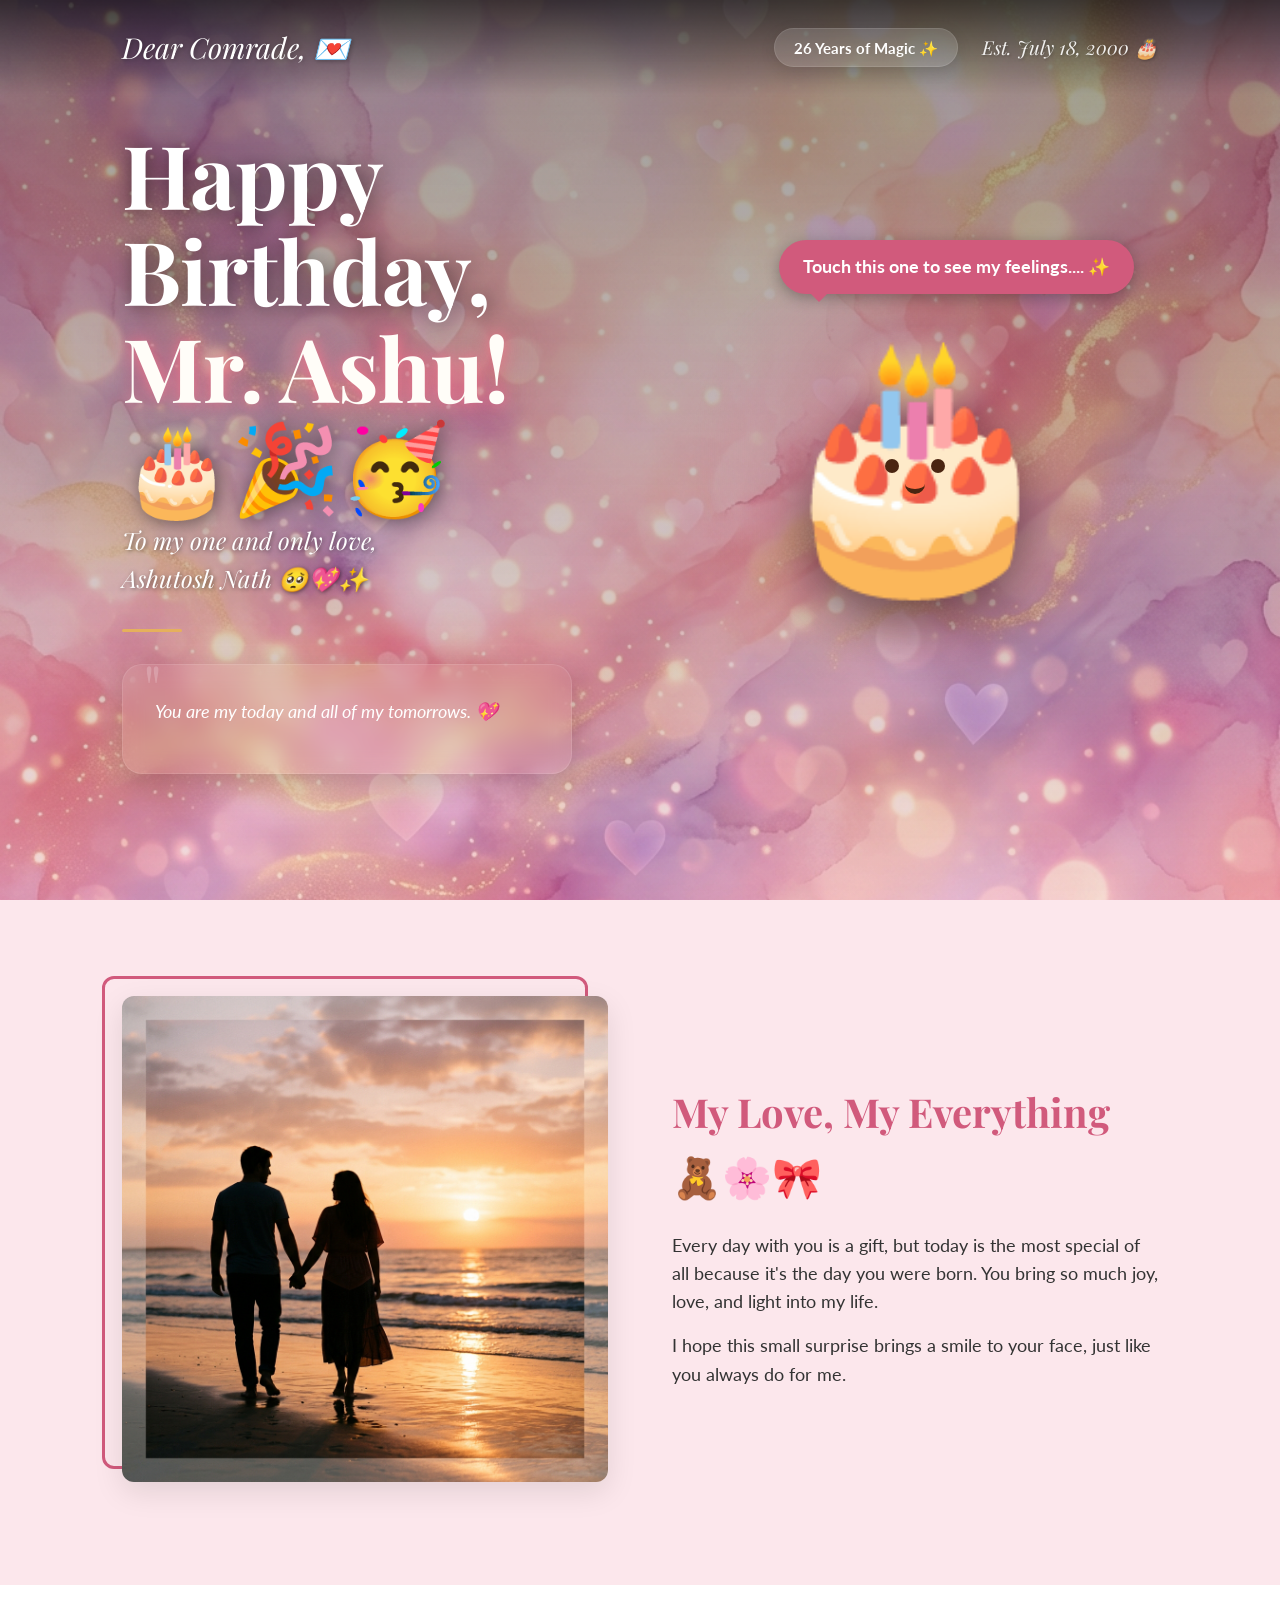
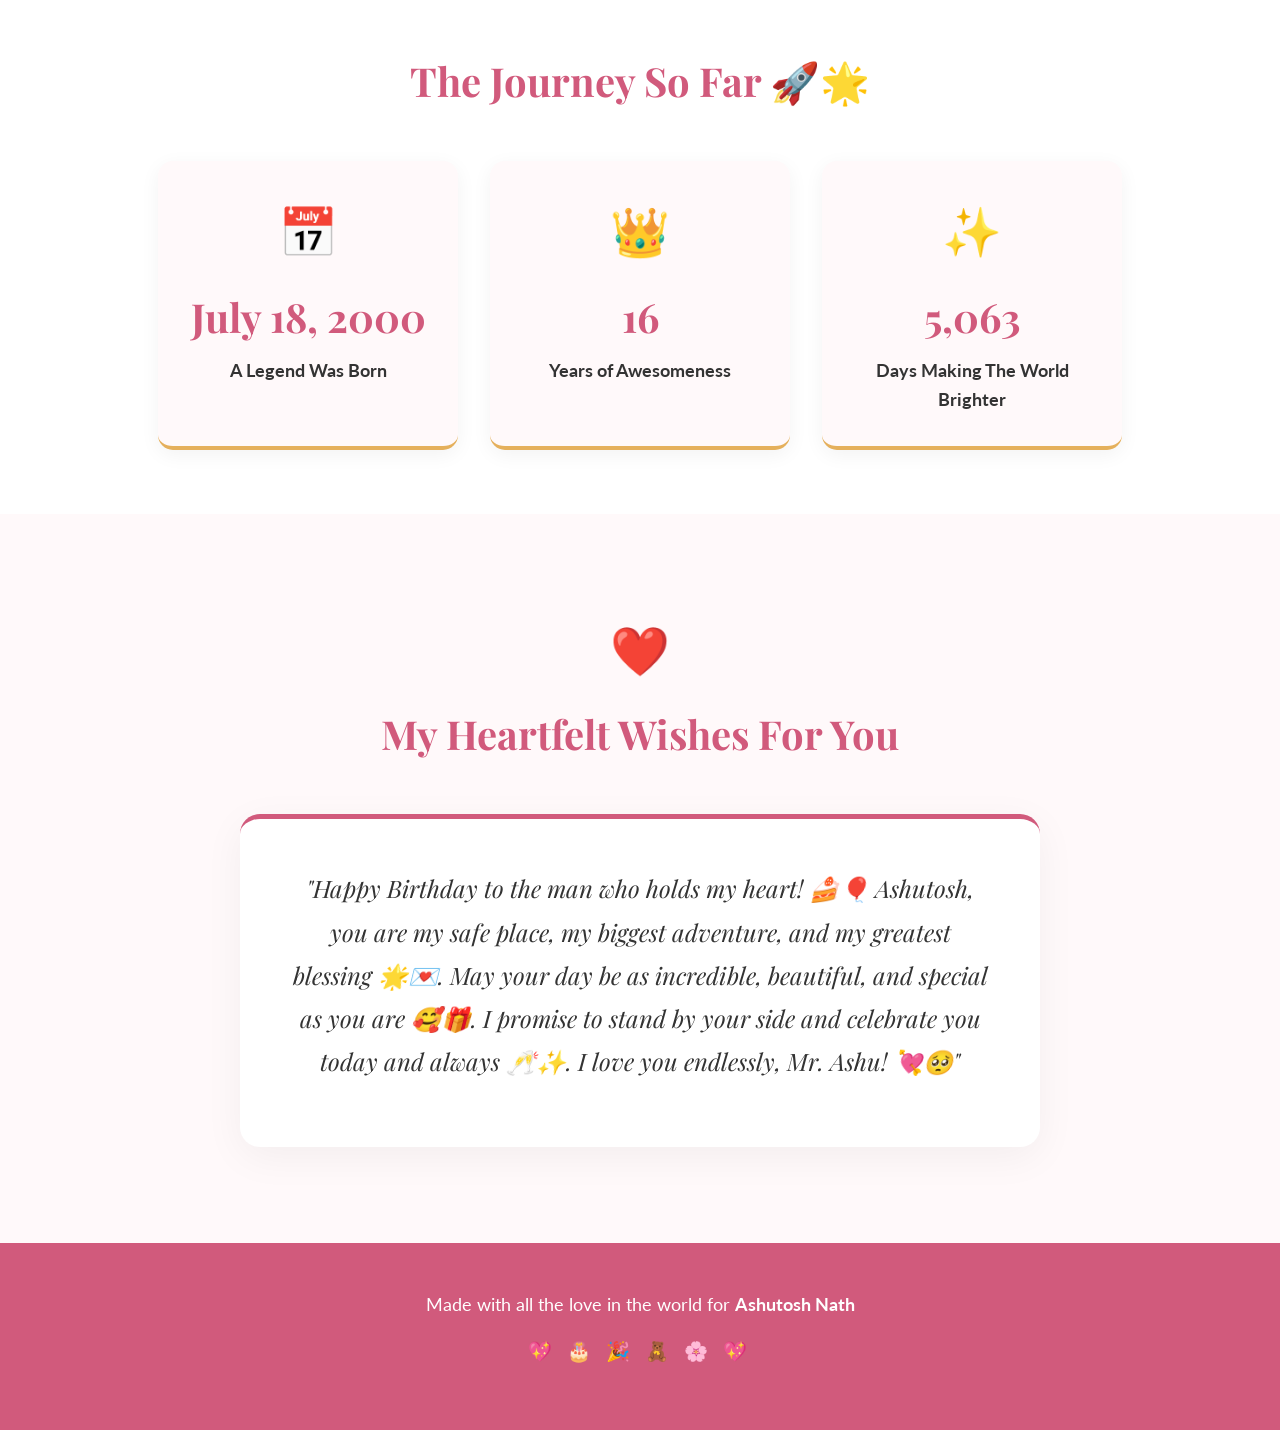
==== index.html @ 2594e4e8 "Initial commit of birthday website" ====
<!DOCTYPE html>
<html lang="en">
<head>
    <meta charset="UTF-8">
    <meta name="viewport" content="width=device-width, initial-scale=1.0">
    <title>Happy Birthday Mr. Ashu!</title>
    <link rel="stylesheet" href="style.css">
    <link href="https://fonts.googleapis.com/css2?family=Playfair+Display:ital,wght@0,400;0,700;1,400&family=Lato:wght@300;400;700&family=Caveat:wght@500;700&display=swap" rel="stylesheet">
</head>
<body>

    <!-- Hero Section -->
    <header class="hero">
        <div class="hero-overlay"></div>
        
        <!-- Top Navigation -->
        <nav class="top-nav">
            <div class="container nav-container">
                <div class="nav-brand">Dear Comrade, 💌</div>
                <ul class="nav-links">
                    <li><span class="nav-badge">26 Years of Magic ✨</span></li>
                    <li><span class="nav-text">Est. July 18, 2000 🎂</span></li>
                </ul>
            </div>
        </nav>

        <!-- Floating elements in background -->
        <div class="floating-hearts">
            <div class="heart" style="--delay: 0s; --left: 10%;">💖</div>
            <div class="heart" style="--delay: 2s; --left: 30%;">✨</div>
            <div class="heart" style="--delay: 4s; --left: 50%;">🧸</div>
            <div class="heart" style="--delay: 1s; --left: 70%;">🎂</div>
            <div class="heart" style="--delay: 3s; --left: 90%;">🌸</div>
        </div>

        <div class="hero-container container">
            <div class="hero-content glass-card slide-in-left">
                <h1 class="fade-in-up glow-text">Happy Birthday,<br><span class="highlight">Mr. Ashu!</span> 🎂🎉🥳</h1>
                <p class="subtitle fade-in-up delay-1">To my one and only love, <br>Ashutosh Nath 🥺💖✨</p>
                <div class="hero-divider fade-in-up delay-2"></div>
                
                <!-- Rotating Birthday Quotes -->
                <div class="quote-container fade-in-up delay-2">
                    <div class="quote-mark">"</div>
                    <div class="quotes-slider">
                        <p class="quote active">You are my today and all of my tomorrows. 💖</p>
                        <p class="quote">Every moment with you is a pure blessing. ✨</p>
                        <p class="quote">26 years of you making the world brighter! 🌍</p>
                        <p class="quote">Happy Birthday to my favorite person ever. 🥺</p>
                    </div>
                </div>
            </div>
            
            <div class="hero-image-wrapper slide-in-right">
                <div class="notification-badge">Touch this one to see my feelings.... ✨</div>
                <div class="hero-cake cartoon-style" id="interactive-cake">
                    <span style="font-size: 15rem; filter: drop-shadow(0 20px 30px rgba(0,0,0,0.5)); display: block; line-height: 1; text-align: center; position: relative;">
                        🎂
                        <!-- Cute Face Overlay -->
                        <div class="cake-face">
                            <div class="eye left-eye"></div>
                            <div class="eye right-eye"></div>
                            <div class="mouth"></div>
                            <div class="kiss-heart">😘</div>
                        </div>
                    </span>
                </div>
                <div class="cake-glow"></div>
            </div>
        </div>
    </header>

    <!-- About/Memories Section -->
    <section class="memories-section">
        <div class="container">
            <div class="split-layout">
                <div class="image-container slide-in-left">
                    <!-- Replace couple.jpg with your real photo -->
                    <img src="images/couple.jpg" alt="Our beautiful moment together" class="couple-photo">
                    <div class="photo-frame-decor"></div>
                </div>
                <div class="text-container slide-in-right">
                    <h2>My Love, My Everything 🧸🌸🎀</h2>
                    <p>Every day with you is a gift, but today is the most special of all because it's the day you were born. You bring so much joy, love, and light into my life.</p>
                    <p>I hope this small surprise brings a smile to your face, just like you always do for me.</p>
                </div>
            </div>
        </div>
    </section>

    <!-- Fun Facts Section -->
    <section class="stats-section">
        <div class="container text-center">
            <h2 class="section-title fade-in-up">The Journey So Far 🚀🌟</h2>
            <div class="stats-grid">
                <div class="stat-card slide-in-left">
                    <div class="stat-icon">📅</div>
                    <div class="stat-value">July 18, 2000</div>
                    <div class="stat-label">A Legend Was Born</div>
                </div>
                <div class="stat-card fade-in-up delay-1">
                    <div class="stat-icon">👑</div>
                    <div class="stat-value" id="age-counter">0</div>
                    <div class="stat-label">Years of Awesomeness</div>
                </div>
                <div class="stat-card slide-in-right">
                    <div class="stat-icon">✨</div>
                    <div class="stat-value" id="days-counter">0</div>
                    <div class="stat-label">Days Making The World Brighter</div>
                </div>
            </div>
        </div>
    </section>

    <!-- Wishes Section -->
    <section id="message" class="wishes-section">
        <div class="container text-center">
            <h2 class="heart-icon">❤️</h2>
            <h2 class="wishes-title">My Heartfelt Wishes For You</h2>
            <div class="wish-card">
                <p class="wish-text">
                    "Happy Birthday to the man who holds my heart! 🍰🎈 Ashutosh, you are my safe place, my biggest adventure, and my greatest blessing 🌟💌. May your day be as incredible, beautiful, and special as you are 🥰🎁. I promise to stand by your side and celebrate you today and always 🥂✨. I love you endlessly, Mr. Ashu! 💘🥺"
                </p>
            </div>
        </div>
    </section>

    <!-- Footer -->
    <footer class="site-footer">
        <div class="container text-center">
            <p>Made with all the love in the world for <strong>Ashutosh Nath</strong></p>
            <p class="footer-hearts">💖 🎂 🎉 🧸 🌸 💖</p>
        </div>
    </footer>

    <!-- Letter Modal -->
    <div id="letter-modal" class="modal-overlay hidden">
        <div class="rose-petals-container" id="petals-container"></div>
        <div class="letter-card small-card">
            <button class="close-btn" id="close-modal">&times;</button>
            <div class="letter-content text-center">
                <h3 class="handwritten highlight-question">Will you be my valentine forever? 🥺💖💍🌸</h3>
                <div class="buttons-container">
                    <button id="btn-yes" class="val-btn yes-btn">YES! 🥰</button>
                    <button id="btn-no" class="val-btn no-btn">NO 😒</button>
                </div>
            </div>
        </div>
        <!-- Floating message for NO button hover -->
        <div id="floating-msg" class="floating-msg hidden">
            whyyyy whyyyy???? choose yes onlyyy..... 😭😡
        </div>
    </div>

    <script src="script.js"></script>
</body>
</html>
---- style.css ----
/* Variables & Reset */
:root {
    --primary-color: #d15a7c;
    --secondary-color: #fce7ec;
    --accent-color: #e5b05c;
    --text-color: #333333;
    --light-text: #ffffff;
    --bg-color: #fff9fa;
    --font-heading: 'Playfair Display', serif;
    --font-body: 'Lato', sans-serif;
}

* {
    margin: 0;
    padding: 0;
    box-sizing: border-box;
    scroll-behavior: smooth;
}

body {
    font-family: var(--font-body);
    color: var(--text-color);
    background-color: var(--bg-color);
    line-height: 1.6;
    overflow-x: hidden;
}

/* Typography */
h1, h2, h3 {
    font-family: var(--font-heading);
    font-weight: 700;
}

p {
    margin-bottom: 1rem;
    font-size: 1.1rem;
}

.text-center {
    text-align: center;
}

/* Container */
.container {
    max-width: 1100px;
    margin: 0 auto;
    padding: 0 2rem;
}

/* Hero Section */
.hero {
    position: relative;
    height: 100vh;
    min-height: 600px;
    background-image: url('images/hero.jpg');
    background-size: cover;
    background-position: center;
    display: flex;
    align-items: center;
    color: var(--light-text);
    overflow: hidden;
}

.hero-overlay {
    position: absolute;
    top: 0; left: 0; right: 0; bottom: 0;
    background: linear-gradient(to bottom, rgba(0,0,0,0.4) 0%, rgba(209, 90, 124, 0.2) 100%);
    z-index: 1;
}

/* Top Navigation */
.top-nav {
    position: absolute;
    top: 0;
    left: 0;
    width: 100%;
    padding: 1.5rem 0;
    background: linear-gradient(to bottom, rgba(0,0,0,0.6) 0%, transparent 100%);
    z-index: 10;
}

.nav-container {
    display: flex;
    justify-content: space-between;
    align-items: center;
}

.nav-links {
    list-style: none;
    display: flex;
    gap: 1.5rem;
    align-items: center;
    margin: 0;
    padding: 0;
}

.nav-badge {
    background: rgba(255, 255, 255, 0.15);
    padding: 0.6rem 1.2rem;
    border-radius: 30px;
    font-size: 0.95rem;
    font-weight: bold;
    backdrop-filter: blur(5px);
    box-shadow: 0 4px 15px rgba(0,0,0,0.1);
    border: 1px solid rgba(255, 255, 255, 0.1);
}

.nav-text {
    font-family: var(--font-heading);
    font-style: italic;
    font-size: 1.2rem;
    opacity: 0.9;
    text-shadow: 1px 1px 3px rgba(0,0,0,0.3);
}

.nav-brand {
    font-family: var(--font-heading);
    font-size: 1.8rem;
    font-style: italic;
    color: var(--light-text);
    text-shadow: 1px 1px 5px rgba(0,0,0,0.3);
    cursor: default;
}

/* Floating Elements */
.floating-hearts {
    position: absolute;
    top: 0; left: 0; width: 100%; height: 100%;
    z-index: 2;
    pointer-events: none;
}

.heart {
    position: absolute;
    bottom: -10%;
    left: var(--left);
    font-size: 2rem;
    animation: floatUp 8s ease-in-out infinite;
    animation-delay: var(--delay);
    opacity: 0.7;
}

@keyframes floatUp {
    0% { transform: translateY(0) rotate(0deg); opacity: 0; }
    10% { opacity: 0.8; }
    90% { opacity: 0.8; }
    100% { transform: translateY(-120vh) rotate(360deg); opacity: 0; }
}

/* Clean Text Container (Previously Glass Card) */
.glass-card {
    background: transparent;
    border: none;
    padding: 0;
    box-shadow: none;
    border-radius: 0;
    backdrop-filter: none;
    -webkit-backdrop-filter: none;
}

.hero-container {
    display: flex;
    align-items: center;
    justify-content: space-between;
    gap: 4rem;
    width: 100%;
    position: relative;
    z-index: 3;
}

.hero-content {
    flex: 1;
    text-align: left;
}

.hero-image-wrapper {
    flex: 1;
    position: relative;
    display: flex;
    justify-content: center;
    align-items: center;
}

.hero-cake.cartoon-style {
    width: 380px;
    height: 380px;
    display: flex;
    justify-content: center;
    align-items: center;
    background: transparent;
    border-radius: 0;
    box-shadow: none;
    cursor: pointer;
    transition: transform 0.5s cubic-bezier(0.175, 0.885, 0.32, 1.275);
    z-index: 2;
}

.hero-cake.cartoon-style:hover {
    transform: scale(1.1) rotate(5deg);
}

.cake-glow {
    position: absolute;
    top: 50%; left: 50%;
    transform: translate(-50%, -50%);
    width: 450px; height: 450px;
    border-radius: 50%;
    background: radial-gradient(circle, rgba(255, 117, 140, 0.5) 0%, rgba(209, 90, 124, 0.2) 40%, transparent 70%);
    z-index: 1;
    animation: pulseGlow 3s infinite alternate;
}

/* Cake Face Overlay */
.cake-face {
    position: absolute;
    top: 60%;
    left: 50%;
    transform: translate(-50%, -50%);
    width: 100px;
    height: 60px;
    z-index: 10;
    pointer-events: none;
}
.eye {
    position: absolute;
    width: 14px;
    height: 14px;
    background: #4a2511;
    border-radius: 50%;
    top: 15px;
    animation: blink 4s infinite;
}
.left-eye { left: 20px; }
.right-eye { right: 20px; }
.mouth {
    position: absolute;
    bottom: 10px;
    left: 50%;
    transform: translateX(-50%);
    width: 20px;
    height: 10px;
    border-bottom: 5px solid #4a2511;
    border-radius: 0 0 20px 20px;
}
.kiss-heart {
    position: absolute;
    font-size: 2.5rem;
    right: -25px;
    top: -10px;
    opacity: 0;
    animation: blowKiss 4s infinite;
}

@keyframes blowKiss {
    0%, 50% { opacity: 0; transform: scale(0.5) translate(0, 0); }
    60% { opacity: 1; transform: scale(1.2) translate(15px, -15px); }
    80% { opacity: 1; transform: scale(1) translate(30px, -40px); }
    100% { opacity: 0; transform: scale(0.5) translate(45px, -70px); }
}

@keyframes blink {
    0%, 96%, 98% { transform: scaleY(1); }
    97% { transform: scaleY(0.1); }
}

@keyframes pulseGlow {
    from { opacity: 0.5; transform: translate(-50%, -50%) scale(1); }
    to { opacity: 1; transform: translate(-50%, -50%) scale(1.1); }
}

.notification-badge {
    position: absolute;
    top: -20px;
    right: 5%;
    background: var(--primary-color);
    color: white;
    padding: 0.8rem 1.5rem;
    border-radius: 30px;
    font-weight: bold;
    font-size: 1.1rem;
    box-shadow: 0 4px 15px rgba(0,0,0,0.3);
    z-index: 4;
    animation: bounce 2s infinite;
    pointer-events: none;
}
.notification-badge::after {
    content: '';
    position: absolute;
    bottom: -8px;
    left: 30px;
    width: 0;
    height: 0;
    border-left: 10px solid transparent;
    border-right: 10px solid transparent;
    border-top: 10px solid var(--primary-color);
}

.hero h1 {
    font-size: 5.5rem;
    margin-bottom: 0.5rem;
    text-shadow: 2px 2px 20px rgba(0,0,0,0.5);
    line-height: 1.1;
    letter-spacing: -1px;
}

.highlight {
    color: #fffdf8;
    text-shadow: 0 0 15px rgba(255, 117, 140, 0.8), 0 0 30px rgba(209, 90, 124, 0.6);
    display: inline-block;
}

.hero .subtitle {
    font-size: 1.5rem;
    font-family: var(--font-heading);
    font-style: italic;
    margin-bottom: 2rem;
    text-shadow: 1px 1px 4px rgba(0,0,0,0.5);
}

.hero-divider {
    width: 60px;
    height: 3px;
    background-color: var(--accent-color);
    margin: 0 0 2rem 0;
    border-radius: 2px;
}

/* Quote Slider */
.quote-container {
    position: relative;
    max-width: 450px;
    background: rgba(255, 255, 255, 0.05);
    backdrop-filter: blur(10px);
    border: 1px solid rgba(255, 255, 255, 0.1);
    border-radius: 20px;
    padding: 1.5rem 2rem;
    margin-top: 1rem;
    box-shadow: 0 10px 30px rgba(0,0,0,0.15);
}

.quote-mark {
    position: absolute;
    top: -10px;
    left: 20px;
    font-family: var(--font-heading);
    font-size: 4rem;
    color: rgba(255, 255, 255, 0.2);
    line-height: 1;
}

.quotes-slider {
    position: relative;
    min-height: 60px;
    display: flex;
    align-items: center;
}

.quote {
    position: absolute;
    top: 0;
    left: 0;
    width: 100%;
    opacity: 0;
    font-style: italic;
    font-size: 1.15rem;
    line-height: 1.5;
    transition: opacity 1s ease-in-out, transform 1s ease-in-out;
    transform: translateY(10px);
}

.quote.active {
    opacity: 1;
    position: relative;
    transform: translateY(0);
}

.scroll-btn {
    display: inline-block;
    padding: 1rem 2.5rem;
    background: linear-gradient(45deg, var(--primary-color), #f78da7);
    color: var(--light-text);
    text-decoration: none;
    border-radius: 50px;
    font-weight: 700;
    text-transform: uppercase;
    letter-spacing: 2px;
    transition: all 0.3s ease;
    box-shadow: 0 4px 15px rgba(209, 90, 124, 0.6);
    border: 1px solid rgba(255,255,255,0.4);
}

.scroll-btn:hover {
    transform: translateY(-3px) scale(1.05);
    box-shadow: 0 6px 20px rgba(229, 176, 92, 0.6);
    background: linear-gradient(45deg, var(--accent-color), #f9cd8b);
}

.arrow {
    display: inline-block;
    animation: bounce 2s infinite;
    margin-left: 8px;
}

@keyframes bounce {
    0%, 20%, 50%, 80%, 100% { transform: translateY(0); }
    40% { transform: translateY(-5px); }
    60% { transform: translateY(-3px); }
}

/* Memories Section */
.memories-section {
    padding: 6rem 0;
    background-color: var(--secondary-color);
}

.split-layout {
    display: flex;
    align-items: center;
    gap: 4rem;
}

.image-container {
    flex: 1;
    position: relative;
}

.couple-photo {
    width: 100%;
    border-radius: 12px;
    box-shadow: 0 10px 30px rgba(0,0,0,0.1);
    position: relative;
    z-index: 2;
    transition: transform 0.5s ease;
}

.couple-photo:hover {
    transform: scale(1.02);
}

.photo-frame-decor {
    position: absolute;
    top: -20px;
    left: -20px;
    right: 20px;
    bottom: 20px;
    border: 3px solid var(--primary-color);
    border-radius: 12px;
    z-index: 1;
}

.text-container {
    flex: 1;
}

.text-container h2 {
    font-size: 2.5rem;
    color: var(--primary-color);
    margin-bottom: 1.5rem;
}

/* Stats Section */
.stats-section {
    padding: 4rem 0;
    background-color: var(--light-text);
}

.section-title {
    font-size: 2.5rem;
    color: var(--primary-color);
    margin-bottom: 3rem;
}

.stats-grid {
    display: flex;
    justify-content: center;
    gap: 2rem;
    flex-wrap: wrap;
}

.stat-card {
    background: var(--bg-color);
    padding: 2rem;
    border-radius: 15px;
    text-align: center;
    box-shadow: 0 5px 20px rgba(0,0,0,0.05);
    flex: 1;
    min-width: 250px;
    max-width: 300px;
    border-bottom: 4px solid var(--accent-color);
    transition: transform 0.3s ease;
}

.stat-card:hover {
    transform: translateY(-5px);
}

.stat-icon {
    font-size: 3rem;
    margin-bottom: 1rem;
}

.stat-value {
    font-family: var(--font-heading);
    font-size: 2.5rem;
    font-weight: 700;
    color: var(--primary-color);
    margin-bottom: 0.5rem;
}

.stat-label {
    font-size: 1.1rem;
    color: var(--text-color);
    font-weight: 700;
}

/* Wishes Section */
.wishes-section {
    padding: 6rem 0;
    background-color: var(--bg-color);
}

.heart-icon {
    font-size: 3rem;
    margin-bottom: 1rem;
    animation: heartbeat 1.5s infinite;
}

.wishes-title {
    font-size: 2.5rem;
    color: var(--primary-color);
    margin-bottom: 3rem;
}

.wish-card {
    background: white;
    padding: 3rem;
    border-radius: 20px;
    box-shadow: 0 10px 40px rgba(0,0,0,0.05);
    max-width: 800px;
    margin: 0 auto;
    border-top: 5px solid var(--primary-color);
    transition: transform 0.3s ease;
}

.wish-card:hover {
    transform: translateY(-5px);
}

.wish-text {
    font-family: var(--font-heading);
    font-size: 1.5rem;
    font-style: italic;
    color: var(--text-color);
    line-height: 1.8;
}

/* Footer */
.site-footer {
    background-color: var(--primary-color);
    color: var(--light-text);
    padding: 3rem 0;
}

.footer-hearts {
    margin-top: 1rem;
    font-size: 1.2rem;
    letter-spacing: 5px;
}

/* Animations */
@keyframes heartbeat {
    0% { transform: scale(1); }
    15% { transform: scale(1.15); }
    30% { transform: scale(1); }
    45% { transform: scale(1.15); }
    60% { transform: scale(1); }
    100% { transform: scale(1); }
}

.fade-in-up {
    opacity: 0;
    transform: translateY(30px);
    animation: fadeInUp 1s forwards ease-out;
}

.delay-1 { animation-delay: 0.3s; }
.delay-2 { animation-delay: 0.6s; }

@keyframes fadeInUp {
    to {
        opacity: 1;
        transform: translateY(0);
    }
}

.slide-in-left, .slide-in-right {
    opacity: 0;
    transition: all 1s ease-out;
}

.slide-in-left {
    transform: translateX(-50px);
}

.slide-in-right {
    transform: translateX(50px);
}

.is-visible {
    opacity: 1;
    transform: translateX(0);
}

/* Responsive */
@media (max-width: 768px) {
    .hero h1 { font-size: 3rem; }
    .hero .subtitle { font-size: 1.2rem; }
    .split-layout { flex-direction: column; }
    .photo-frame-decor { top: -10px; left: -10px; right: 10px; bottom: 10px; }
    .text-container h2 { font-size: 2rem; }
    .wish-text { font-size: 1.2rem; }
    .wish-card { padding: 2rem; }
}

/* Modal and Letter */
.modal-overlay {
    position: fixed;
    top: 0; left: 0; width: 100%; height: 100%;
    background: rgba(0,0,0,0.8);
    backdrop-filter: blur(10px);
    z-index: 9999;
    display: flex;
    justify-content: center;
    align-items: center;
    opacity: 1;
    transition: opacity 0.5s ease;
}

.modal-overlay.hidden {
    opacity: 0;
    pointer-events: none;
}

.rose-petals-container {
    position: absolute;
    top: 0; left: 0; width: 100%; height: 100%;
    overflow: hidden;
    pointer-events: none;
    z-index: 10000;
}

.rose-petal {
    position: absolute;
    top: -10%;
    font-size: 24px;
    animation: fall linear forwards;
}

@keyframes fall {
    to {
        transform: translateY(110vh) rotate(360deg);
    }
}

.letter-card {
    background: #fffdf8;
    background-image: url('https://www.transparenttextures.com/patterns/cream-paper.png');
    padding: 4rem;
    border-radius: 10px;
    max-width: 600px;
    width: 90%;
    position: relative;
    box-shadow: 0 20px 50px rgba(0,0,0,0.5);
    z-index: 10001;
    transform: scale(0.8);
    transition: transform 0.5s cubic-bezier(0.175, 0.885, 0.32, 1.275);
}

.modal-overlay:not(.hidden) .letter-card {
    transform: scale(1);
}

.close-btn {
    position: absolute;
    top: 15px;
    right: 20px;
    background: none;
    border: none;
    font-size: 2rem;
    cursor: pointer;
    color: var(--text-color);
    transition: color 0.3s ease;
}

.close-btn:hover {
    color: var(--primary-color);
}

.handwritten {
    font-family: 'Caveat', cursive;
    color: #2c1e16;
    font-size: 2rem;
    line-height: 1.5;
    margin-bottom: 1.5rem;
}

.highlight-question {
    color: var(--primary-color);
    font-size: 2.8rem;
    text-align: center;
    margin: 2rem 0;
    font-weight: 700;
}

.signature {
    text-align: right;
    font-size: 2.2rem;
    margin-top: 2rem;
}

/* Valentine Buttons */
.buttons-container {
    display: flex;
    justify-content: center;
    gap: 2rem;
    margin-top: 2rem;
    position: relative;
}

.val-btn {
    padding: 1rem 2.5rem;
    font-size: 1.5rem;
    font-family: var(--font-heading);
    font-weight: bold;
    border: none;
    border-radius: 50px;
    cursor: pointer;
    transition: transform 0.2s ease;
    box-shadow: 0 5px 15px rgba(0,0,0,0.2);
}

.yes-btn {
    background-color: var(--primary-color);
    color: white;
}
.yes-btn:hover {
    transform: scale(1.1);
    background-color: #f78da7;
}

.no-btn {
    background-color: #666;
    color: white;
}

/* Floating message */
.floating-msg {
    position: absolute;
    top: 20%;
    left: 50%;
    transform: translateX(-50%);
    background: white;
    color: var(--primary-color);
    padding: 1rem 2rem;
    border-radius: 30px;
    font-family: 'Caveat', cursive;
    font-size: 2.5rem;
    font-weight: bold;
    box-shadow: 0 10px 30px rgba(0,0,0,0.5);
    z-index: 10002;
    animation: shake 0.5s infinite;
    pointer-events: none;
    transition: opacity 0.2s ease;
}

.floating-msg.hidden {
    opacity: 0;
    pointer-events: none;
    visibility: hidden;
}

@keyframes shake {
    0% { transform: translate(-50%, 0) rotate(0deg); }
    25% { transform: translate(-51%, 2px) rotate(2deg); }
    50% { transform: translate(-49%, -2px) rotate(-2deg); }
    75% { transform: translate(-52%, -1px) rotate(1deg); }
    100% { transform: translate(-50%, 0) rotate(0deg); }
}
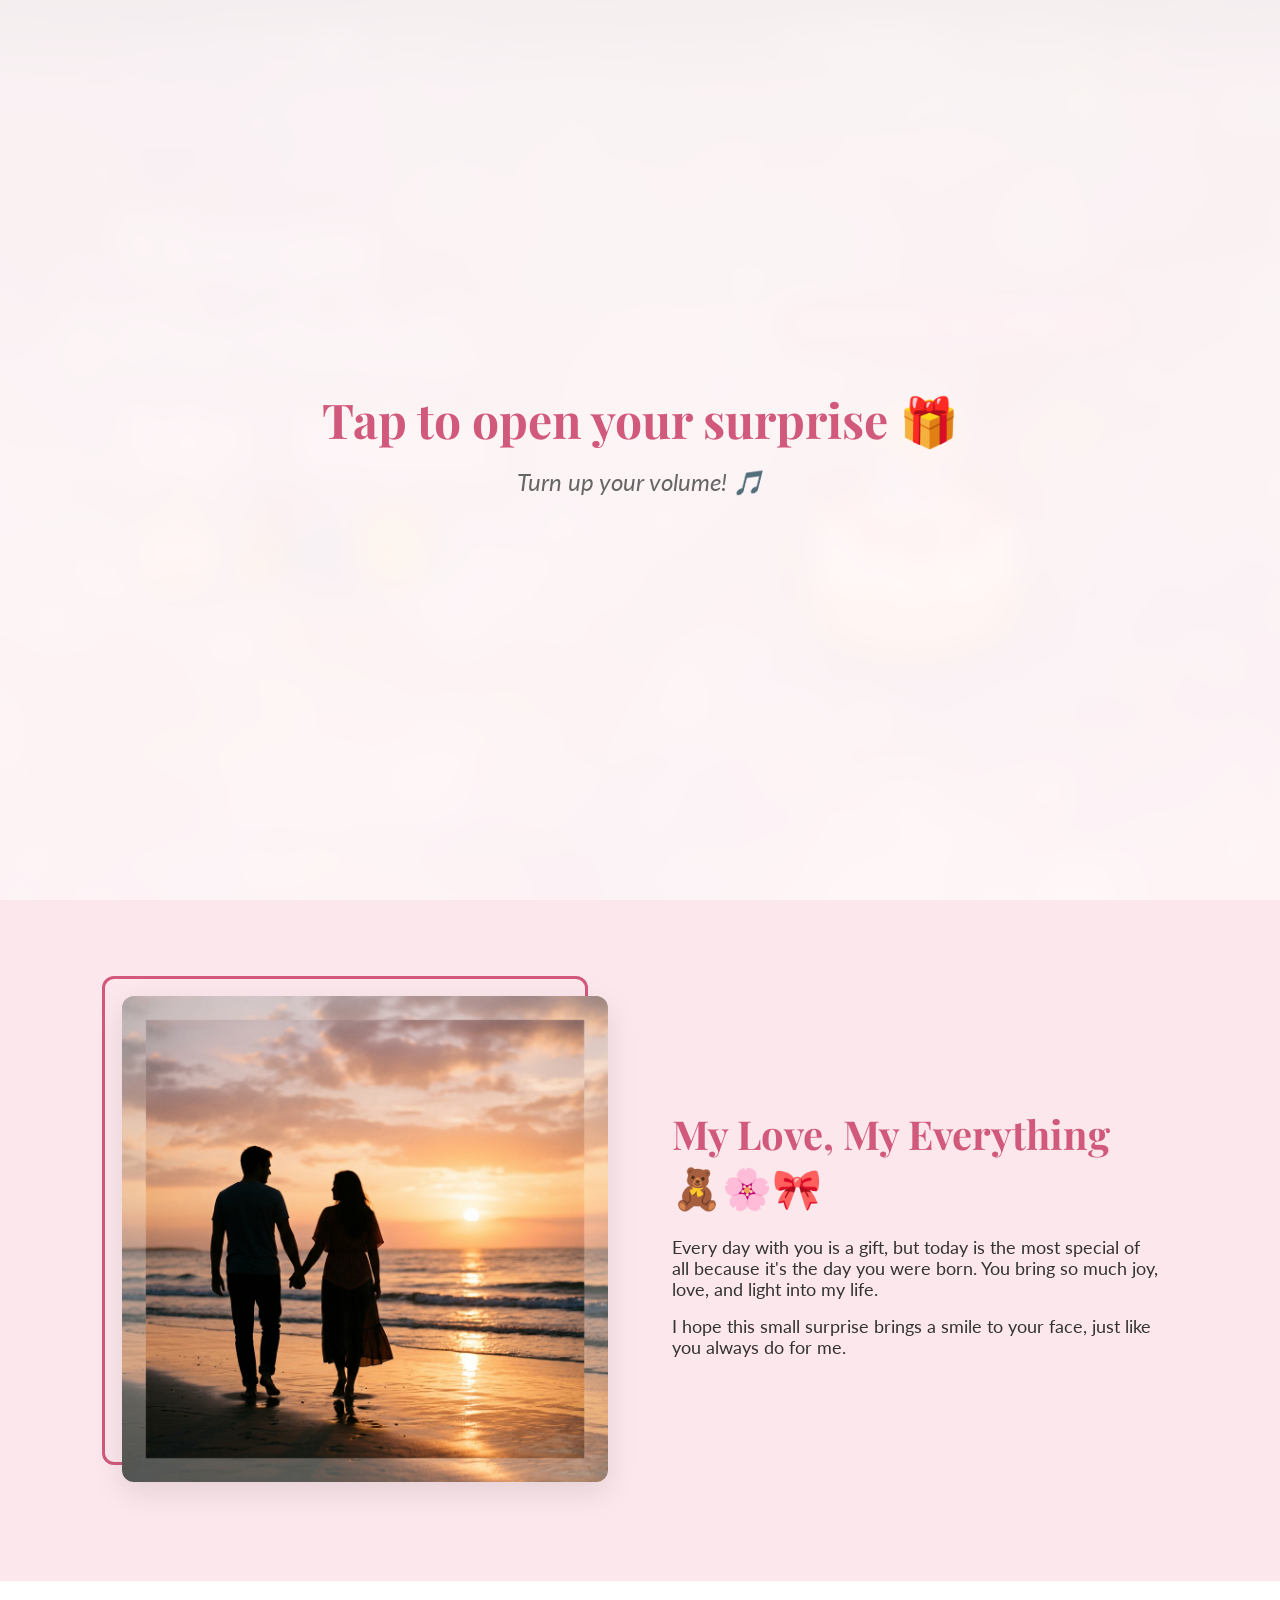
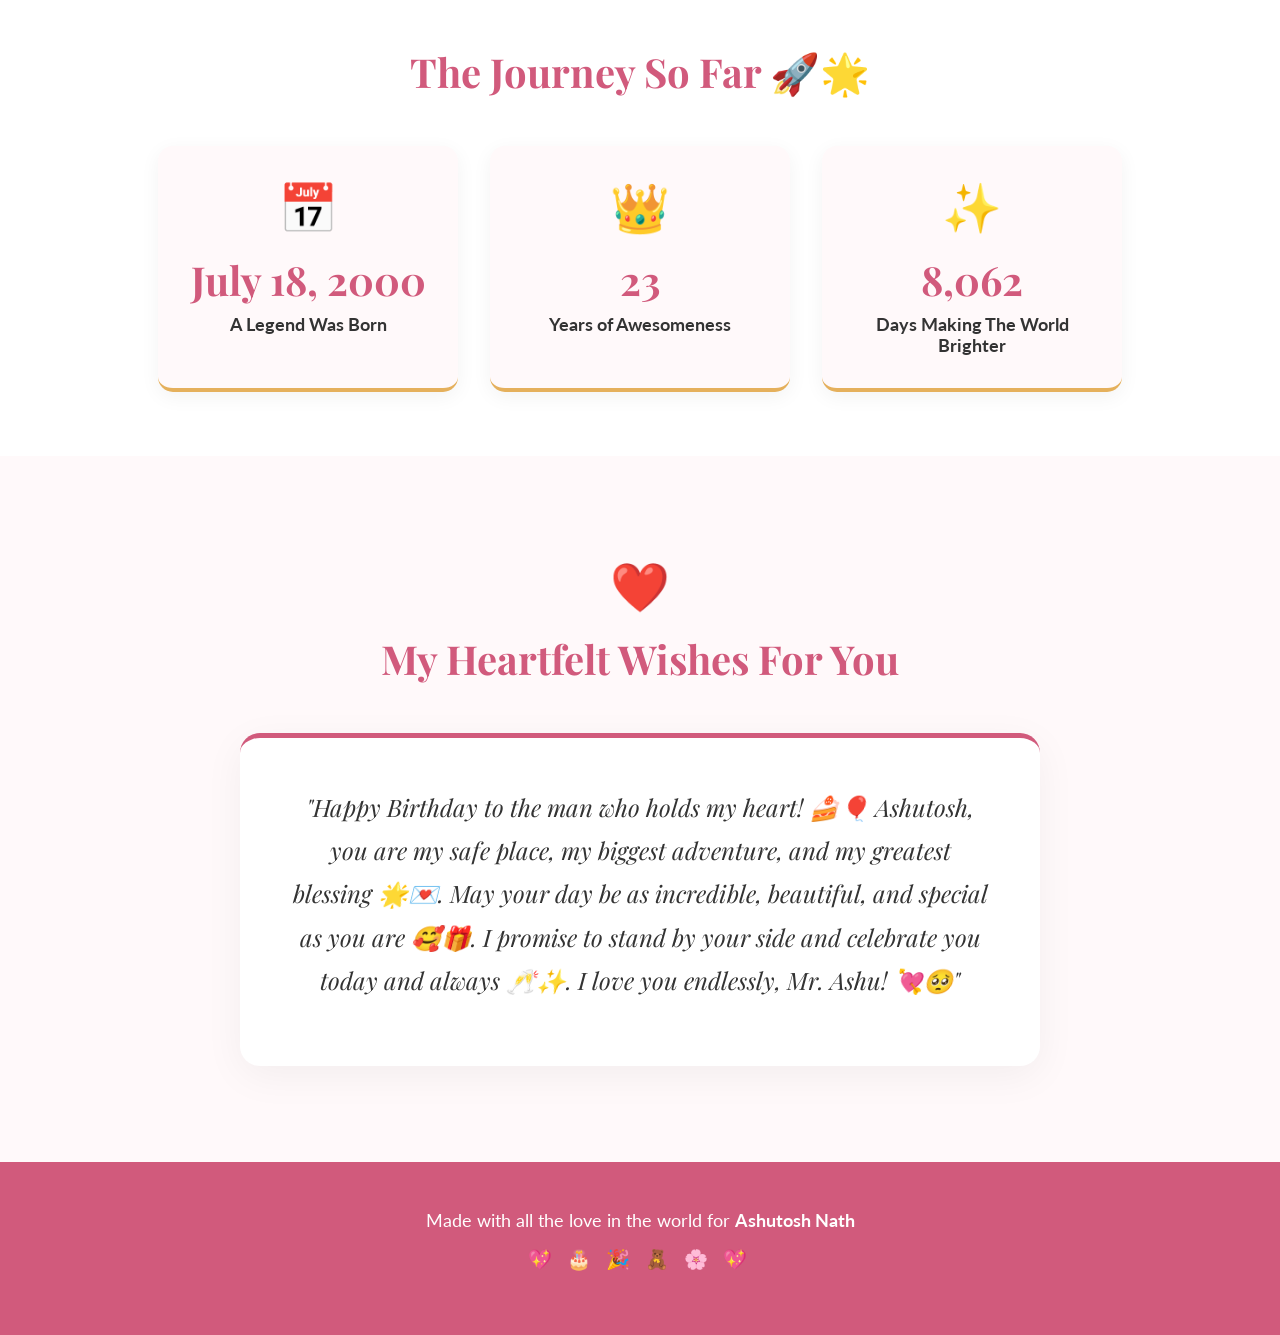
==== commit 70f11ea3: "Added Tap to Open welcome screen and background audio, plus layout spacing tweaks" ====
--- a/index.html
+++ b/index.html
@@ -8,6 +8,18 @@
     <link href="https://fonts.googleapis.com/css2?family=Playfair+Display:ital,wght@0,400;0,700;1,400&family=Lato:wght@300;400;700&family=Caveat:wght@500;700&display=swap" rel="stylesheet">
 </head>
 <body>
+    <!-- Welcome Screen / Music Autoplay Enabler -->
+    <div id="welcome-overlay">
+        <div class="welcome-content">
+            <h1>Tap to open your surprise 🎁</h1>
+            <p>Turn up your volume! 🎵</p>
+        </div>
+    </div>
+    
+    <!-- Audio Element (Needs a bday.mp3 file in the same folder) -->
+    <audio id="bday-audio" loop>
+        <source src="bday.mp3" type="audio/mpeg">
+    </audio>
 
     <!-- Hero Section -->
     <header class="hero">
--- a/style.css
+++ b/style.css
@@ -19,10 +19,38 @@
 
 body {
     font-family: var(--font-body);
+    background-color: var(--bg-color);
     color: var(--text-color);
-    background-color: var(--bg-color);
-    line-height: 1.6;
     overflow-x: hidden;
+}
+
+/* Welcome Overlay */
+#welcome-overlay {
+    position: fixed;
+    top: 0; left: 0; width: 100%; height: 100%;
+    background: rgba(255, 249, 250, 0.95);
+    backdrop-filter: blur(15px);
+    z-index: 9999;
+    display: flex;
+    justify-content: center;
+    align-items: center;
+    text-align: center;
+    transition: opacity 1s ease;
+    cursor: pointer;
+}
+
+.welcome-content h1 {
+    font-family: var(--font-heading);
+    font-size: 3rem;
+    color: var(--primary-color);
+    margin-bottom: 1rem;
+    animation: pulseGlow 2s infinite alternate;
+}
+
+.welcome-content p {
+    font-size: 1.5rem;
+    color: #666;
+    font-style: italic;
 }
 
 /* Typography */
@@ -51,7 +79,8 @@
 .hero {
     position: relative;
     height: 100vh;
-    min-height: 600px;
+    min-height: 700px; /* Increased min-height to account for padding */
+    padding-top: 120px; /* Added padding to prevent overlap with navbar */
     background-image: url('images/hero.jpg');
     background-size: cover;
     background-position: center;
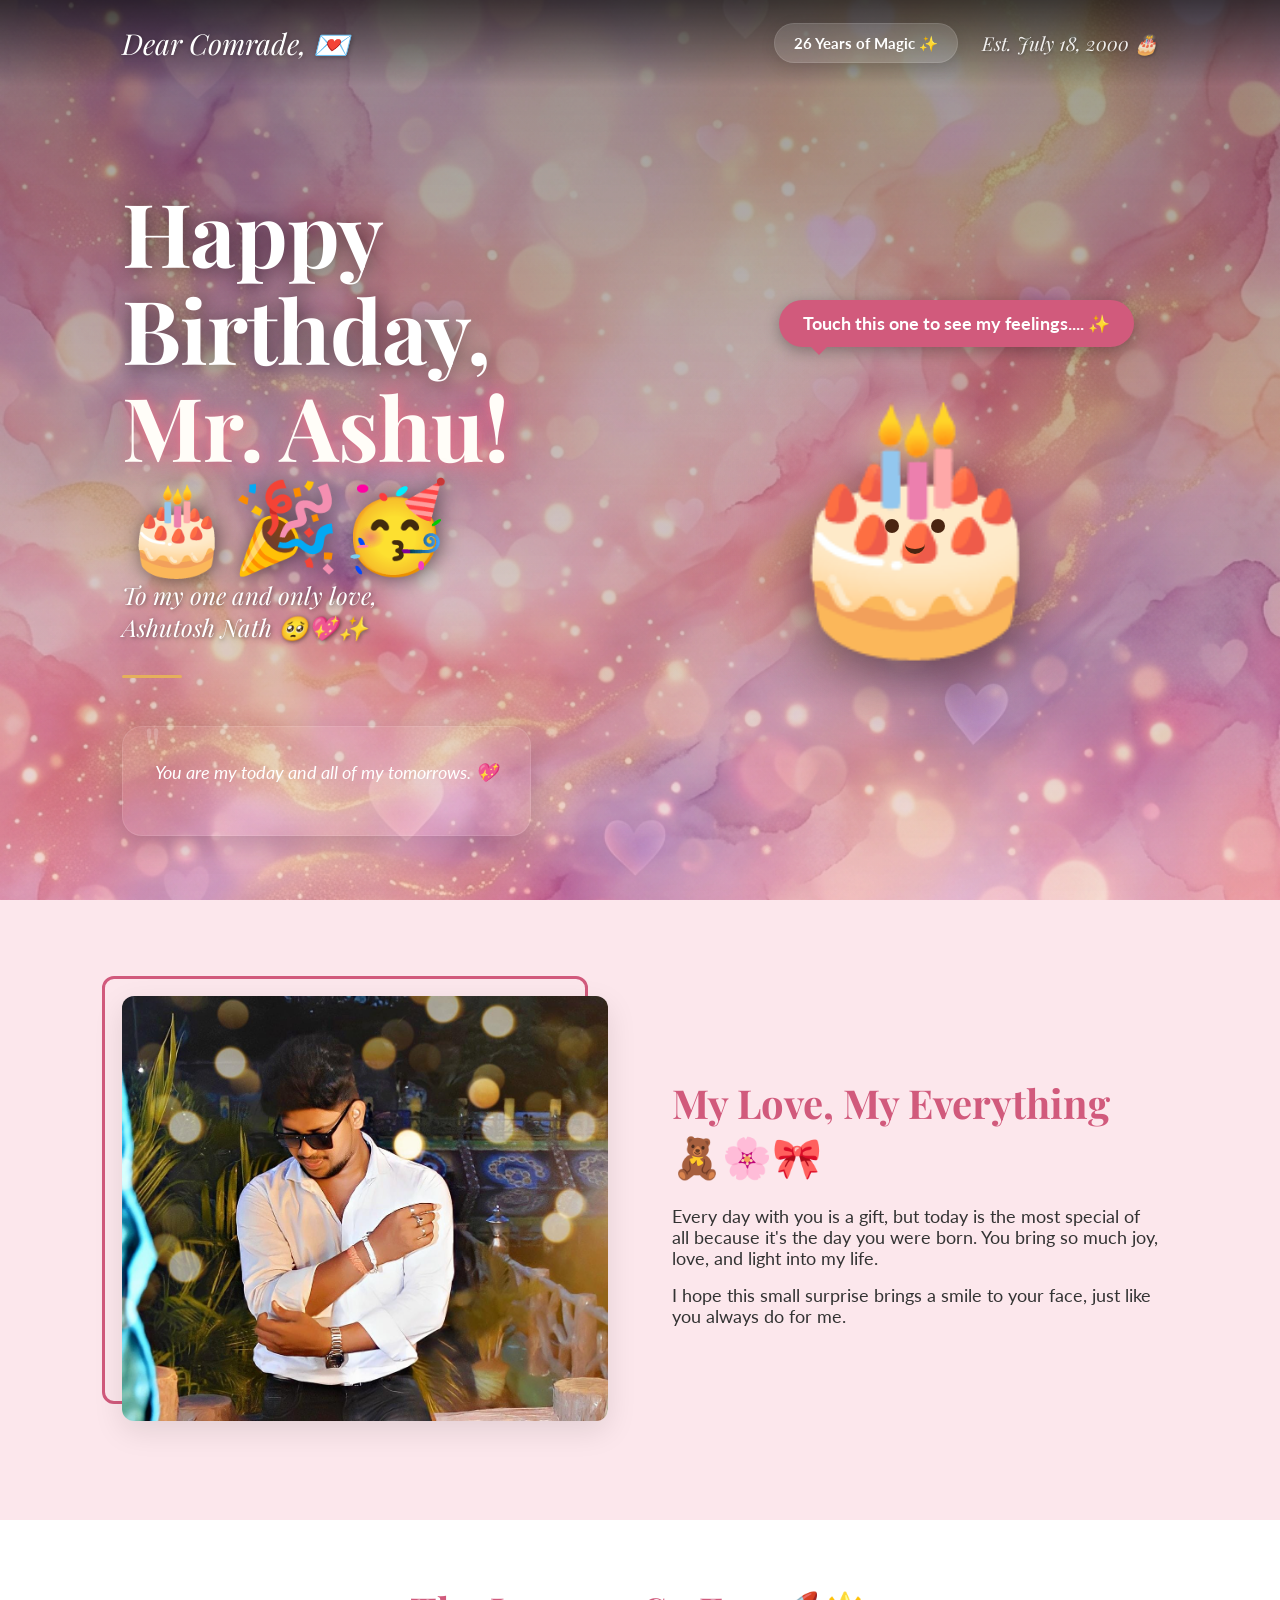
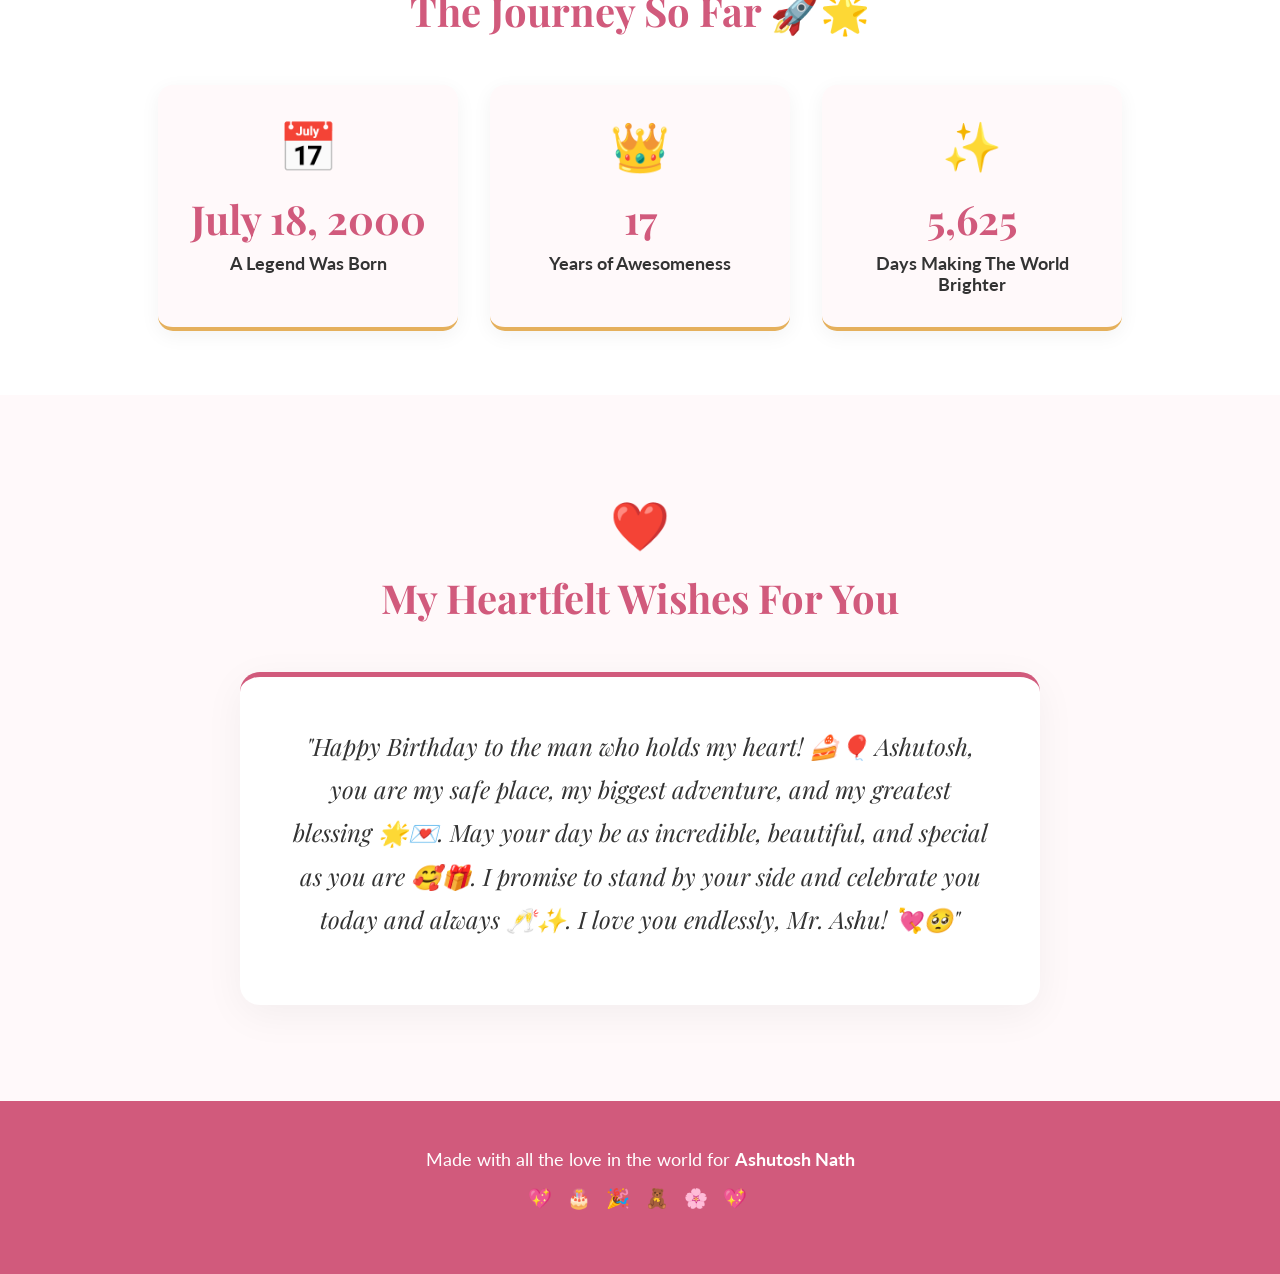
==== commit 04abafda: "Restored hero background and reordered letter photo with emojis" ====
--- a/index.html
+++ b/index.html
@@ -8,18 +8,6 @@
     <link href="https://fonts.googleapis.com/css2?family=Playfair+Display:ital,wght@0,400;0,700;1,400&family=Lato:wght@300;400;700&family=Caveat:wght@500;700&display=swap" rel="stylesheet">
 </head>
 <body>
-    <!-- Welcome Screen / Music Autoplay Enabler -->
-    <div id="welcome-overlay">
-        <div class="welcome-content">
-            <h1>Tap to open your surprise 🎁</h1>
-            <p>Turn up your volume! 🎵</p>
-        </div>
-    </div>
-    
-    <!-- Audio Element (Needs a bday.mp3 file in the same folder) -->
-    <audio id="bday-audio" loop>
-        <source src="bday.mp3" type="audio/mpeg">
-    </audio>
 
     <!-- Hero Section -->
     <header class="hero">
@@ -52,13 +40,15 @@
                 <div class="hero-divider fade-in-up delay-2"></div>
                 
                 <!-- Rotating Birthday Quotes -->
-                <div class="quote-container fade-in-up delay-2">
-                    <div class="quote-mark">"</div>
-                    <div class="quotes-slider">
-                        <p class="quote active">You are my today and all of my tomorrows. 💖</p>
-                        <p class="quote">Every moment with you is a pure blessing. ✨</p>
-                        <p class="quote">26 years of you making the world brighter! 🌍</p>
-                        <p class="quote">Happy Birthday to my favorite person ever. 🥺</p>
+                <div class="quote-wrapper fade-in-up delay-2">
+                    <div class="quote-container" style="max-width: 550px;">
+                        <div class="quote-mark">"</div>
+                        <div class="quotes-slider">
+                            <p class="quote active">You are my today and all of my tomorrows. 💖</p>
+                            <p class="quote">Every moment with you is a pure blessing. ✨</p>
+                            <p class="quote">26 years of you making the world brighter! 🌍</p>
+                            <p class="quote">Happy Birthday to my favorite person ever. 🥺</p>
+                        </div>
                     </div>
                 </div>
             </div>
@@ -88,7 +78,7 @@
             <div class="split-layout">
                 <div class="image-container slide-in-left">
                     <!-- Replace couple.jpg with your real photo -->
-                    <img src="images/couple.jpg" alt="Our beautiful moment together" class="couple-photo">
+                    <img src="images/xyz1.jpeg" alt="Our beautiful moment together" class="couple-photo">
                     <div class="photo-frame-decor"></div>
                 </div>
                 <div class="text-container slide-in-right">
--- a/style.css
+++ b/style.css
@@ -24,34 +24,7 @@
     overflow-x: hidden;
 }
 
-/* Welcome Overlay */
-#welcome-overlay {
-    position: fixed;
-    top: 0; left: 0; width: 100%; height: 100%;
-    background: rgba(255, 249, 250, 0.95);
-    backdrop-filter: blur(15px);
-    z-index: 9999;
-    display: flex;
-    justify-content: center;
-    align-items: center;
-    text-align: center;
-    transition: opacity 1s ease;
-    cursor: pointer;
-}
-
-.welcome-content h1 {
-    font-family: var(--font-heading);
-    font-size: 3rem;
-    color: var(--primary-color);
-    margin-bottom: 1rem;
-    animation: pulseGlow 2s infinite alternate;
-}
-
-.welcome-content p {
-    font-size: 1.5rem;
-    color: #666;
-    font-style: italic;
-}
+
 
 /* Typography */
 h1, h2, h3 {
@@ -354,7 +327,16 @@
     border-radius: 2px;
 }
 
-/* Quote Slider */
+/* Quote Slider & Mini Photo */
+.quote-wrapper {
+    display: flex;
+    align-items: center;
+    gap: 1.5rem;
+    margin-top: 1rem;
+}
+
+
+
 .quote-container {
     position: relative;
     max-width: 450px;
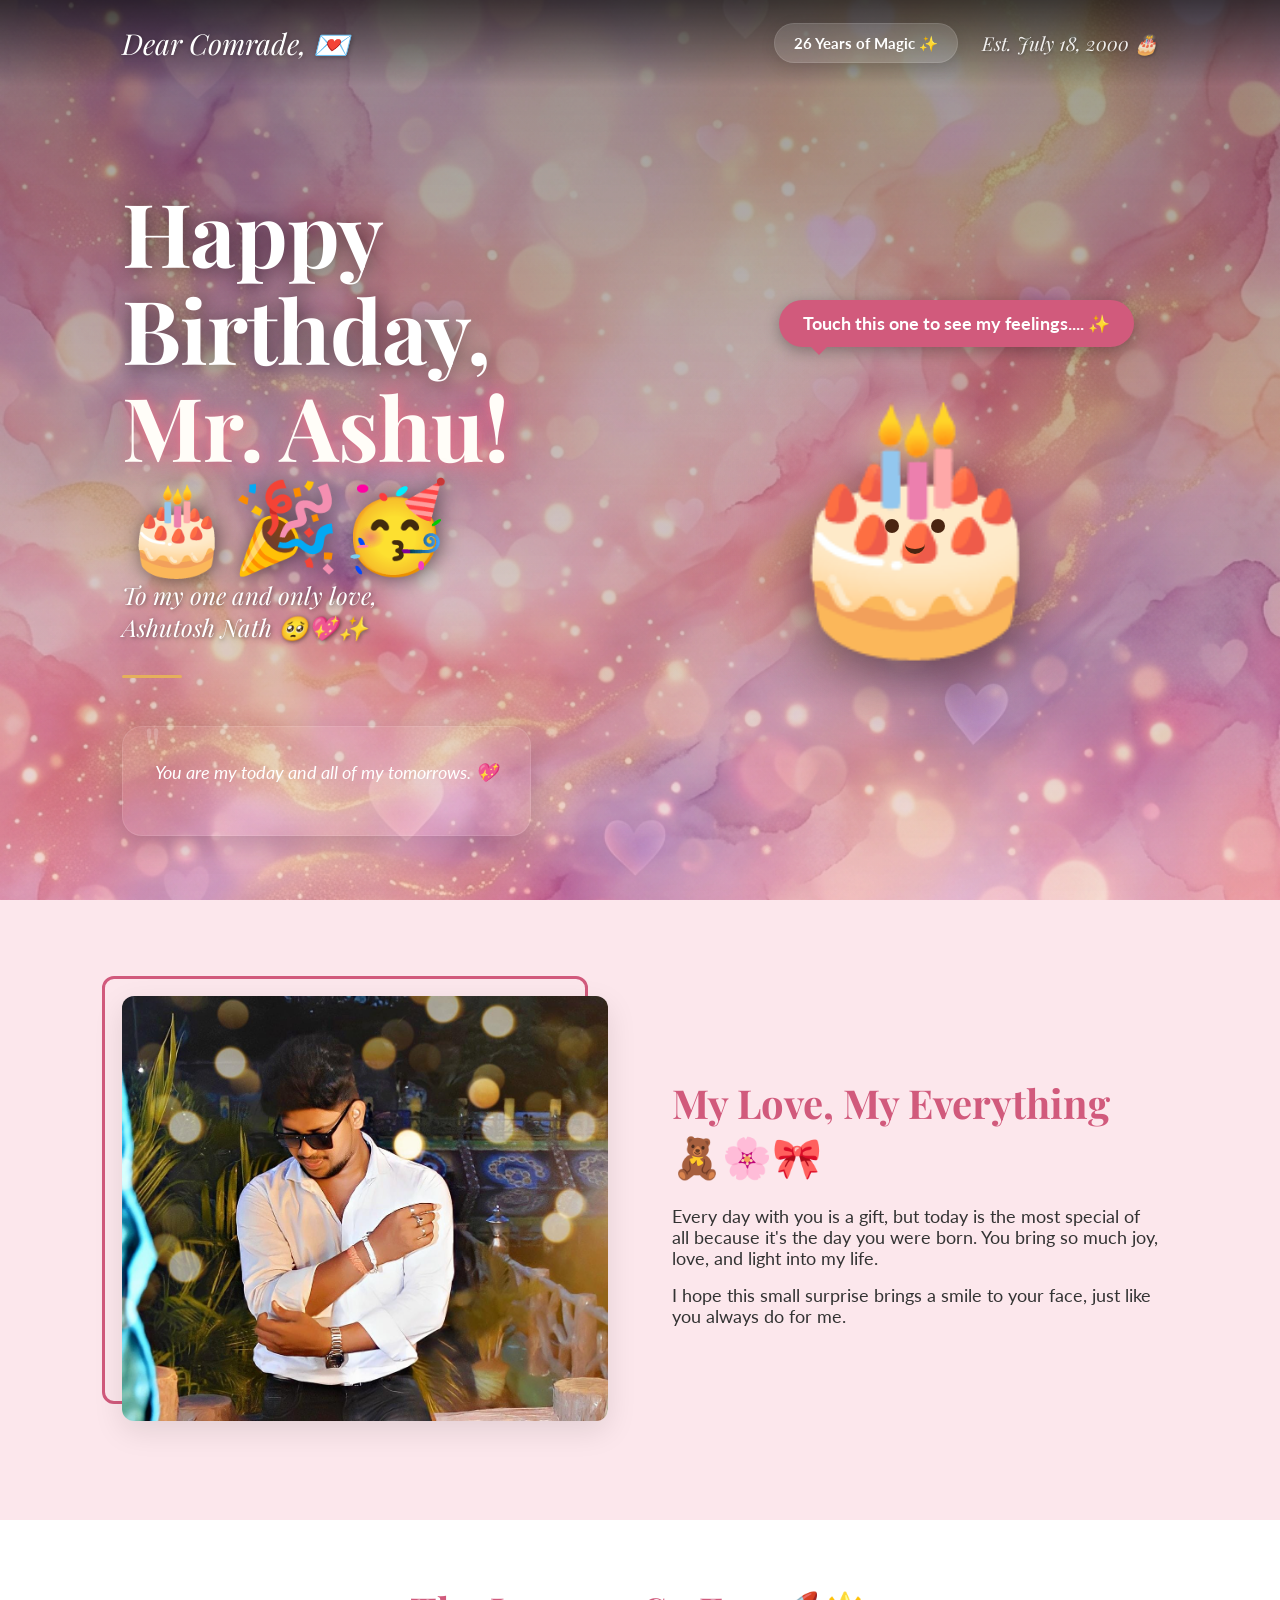
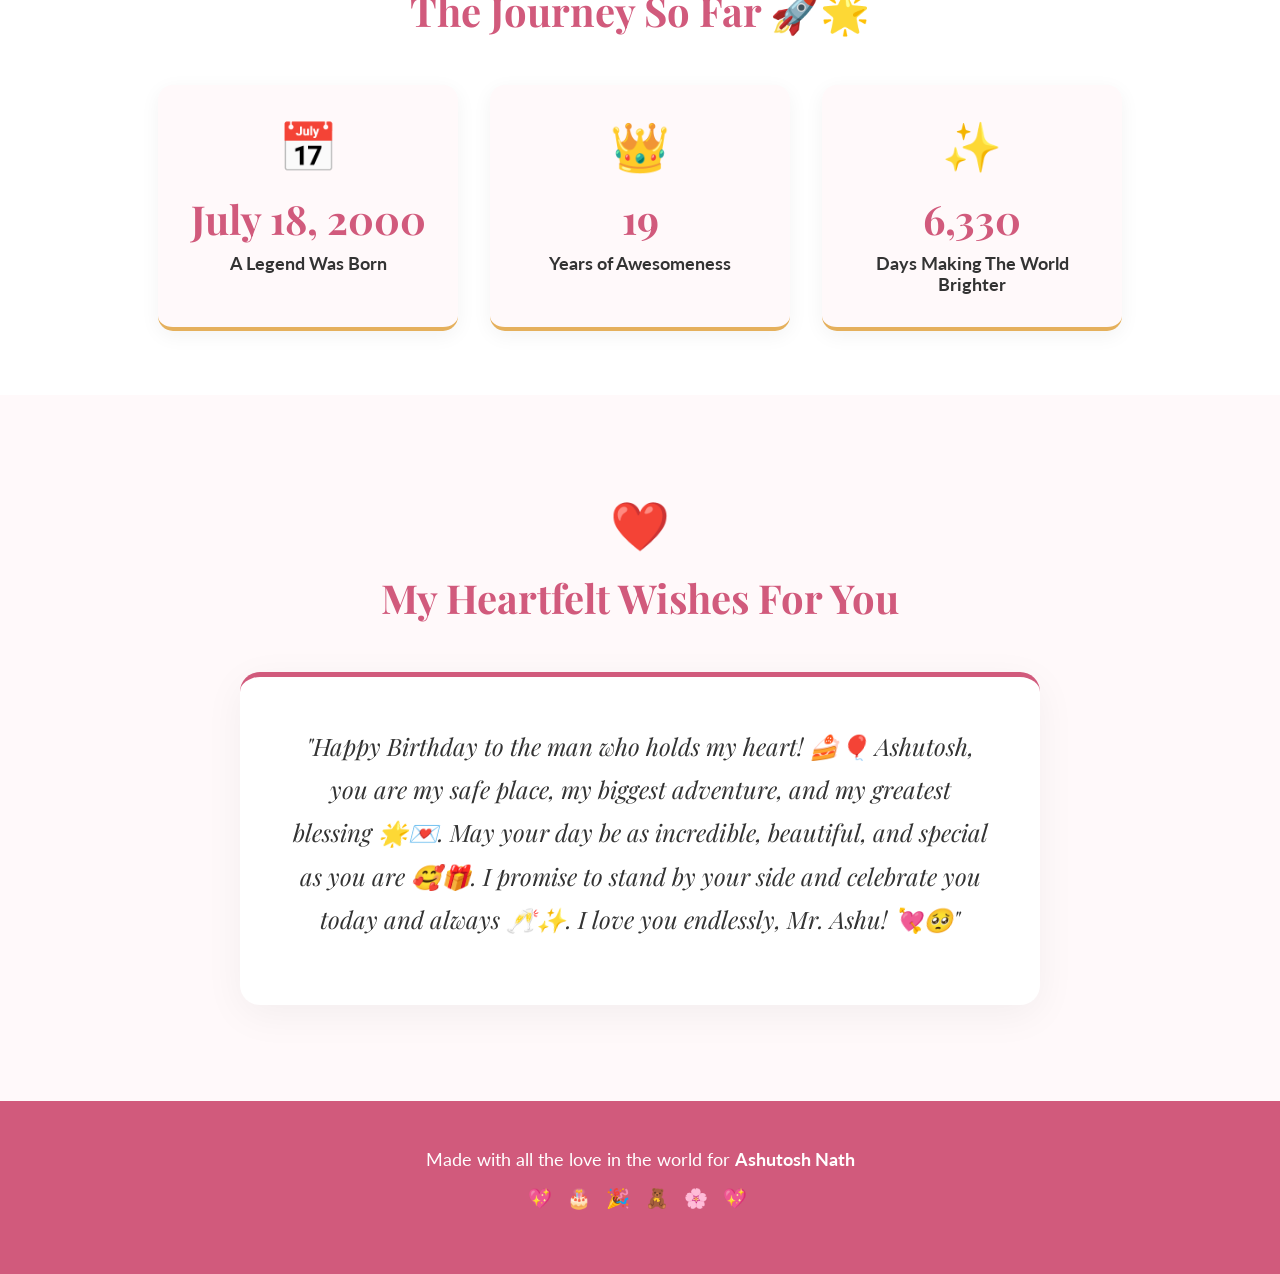
==== commit 4041856a: "Fixed mobile layout overlapping issues, scaled down cake emoji and stacked hero flex containers for " ====
--- a/index.html
+++ b/index.html
@@ -56,7 +56,7 @@
             <div class="hero-image-wrapper slide-in-right">
                 <div class="notification-badge">Touch this one to see my feelings.... ✨</div>
                 <div class="hero-cake cartoon-style" id="interactive-cake">
-                    <span style="font-size: 15rem; filter: drop-shadow(0 20px 30px rgba(0,0,0,0.5)); display: block; line-height: 1; text-align: center; position: relative;">
+                    <span class="cake-emoji-wrapper">
                         🎂
                         <!-- Cute Face Overlay -->
                         <div class="cake-face">
--- a/style.css
+++ b/style.css
@@ -195,6 +195,15 @@
     cursor: pointer;
     transition: transform 0.5s cubic-bezier(0.175, 0.885, 0.32, 1.275);
     z-index: 2;
+}
+
+.cake-emoji-wrapper {
+    font-size: 15rem;
+    filter: drop-shadow(0 20px 30px rgba(0,0,0,0.5));
+    display: block;
+    line-height: 1;
+    text-align: center;
+    position: relative;
 }
 
 .hero-cake.cartoon-style:hover {
@@ -624,8 +633,56 @@
 
 /* Responsive */
 @media (max-width: 768px) {
-    .hero h1 { font-size: 3rem; }
-    .hero .subtitle { font-size: 1.2rem; }
+    .hero {
+        padding-top: 180px;
+        height: auto;
+        min-height: 100vh;
+        padding-bottom: 3rem;
+    }
+    .hero-container {
+        flex-direction: column;
+        gap: 3rem;
+        text-align: center;
+    }
+    .hero-content {
+        text-align: center;
+    }
+    .hero h1 { font-size: 2.5rem; }
+    .hero .subtitle { font-size: 1.1rem; }
+    .hero-divider { margin: 0 auto 2rem auto; }
+    .quote-container { margin: 1rem auto; padding: 1rem; }
+    
+    .nav-container {
+        flex-direction: column;
+        gap: 1rem;
+    }
+    .nav-links {
+        gap: 0.5rem;
+        flex-wrap: wrap;
+        justify-content: center;
+    }
+    .nav-badge { font-size: 0.8rem; padding: 0.4rem 0.8rem; }
+    .nav-text { font-size: 1rem; }
+
+    .hero-cake.cartoon-style {
+        width: 250px;
+        height: 250px;
+    }
+    .cake-emoji-wrapper {
+        font-size: 10rem;
+    }
+    .cake-face {
+        transform: scale(0.65);
+    }
+    .cake-glow {
+        width: 300px; height: 300px;
+    }
+    .notification-badge {
+        font-size: 0.85rem;
+        padding: 0.5rem 1rem;
+        top: -20px;
+    }
+
     .split-layout { flex-direction: column; }
     .photo-frame-decor { top: -10px; left: -10px; right: 10px; bottom: 10px; }
     .text-container h2 { font-size: 2rem; }
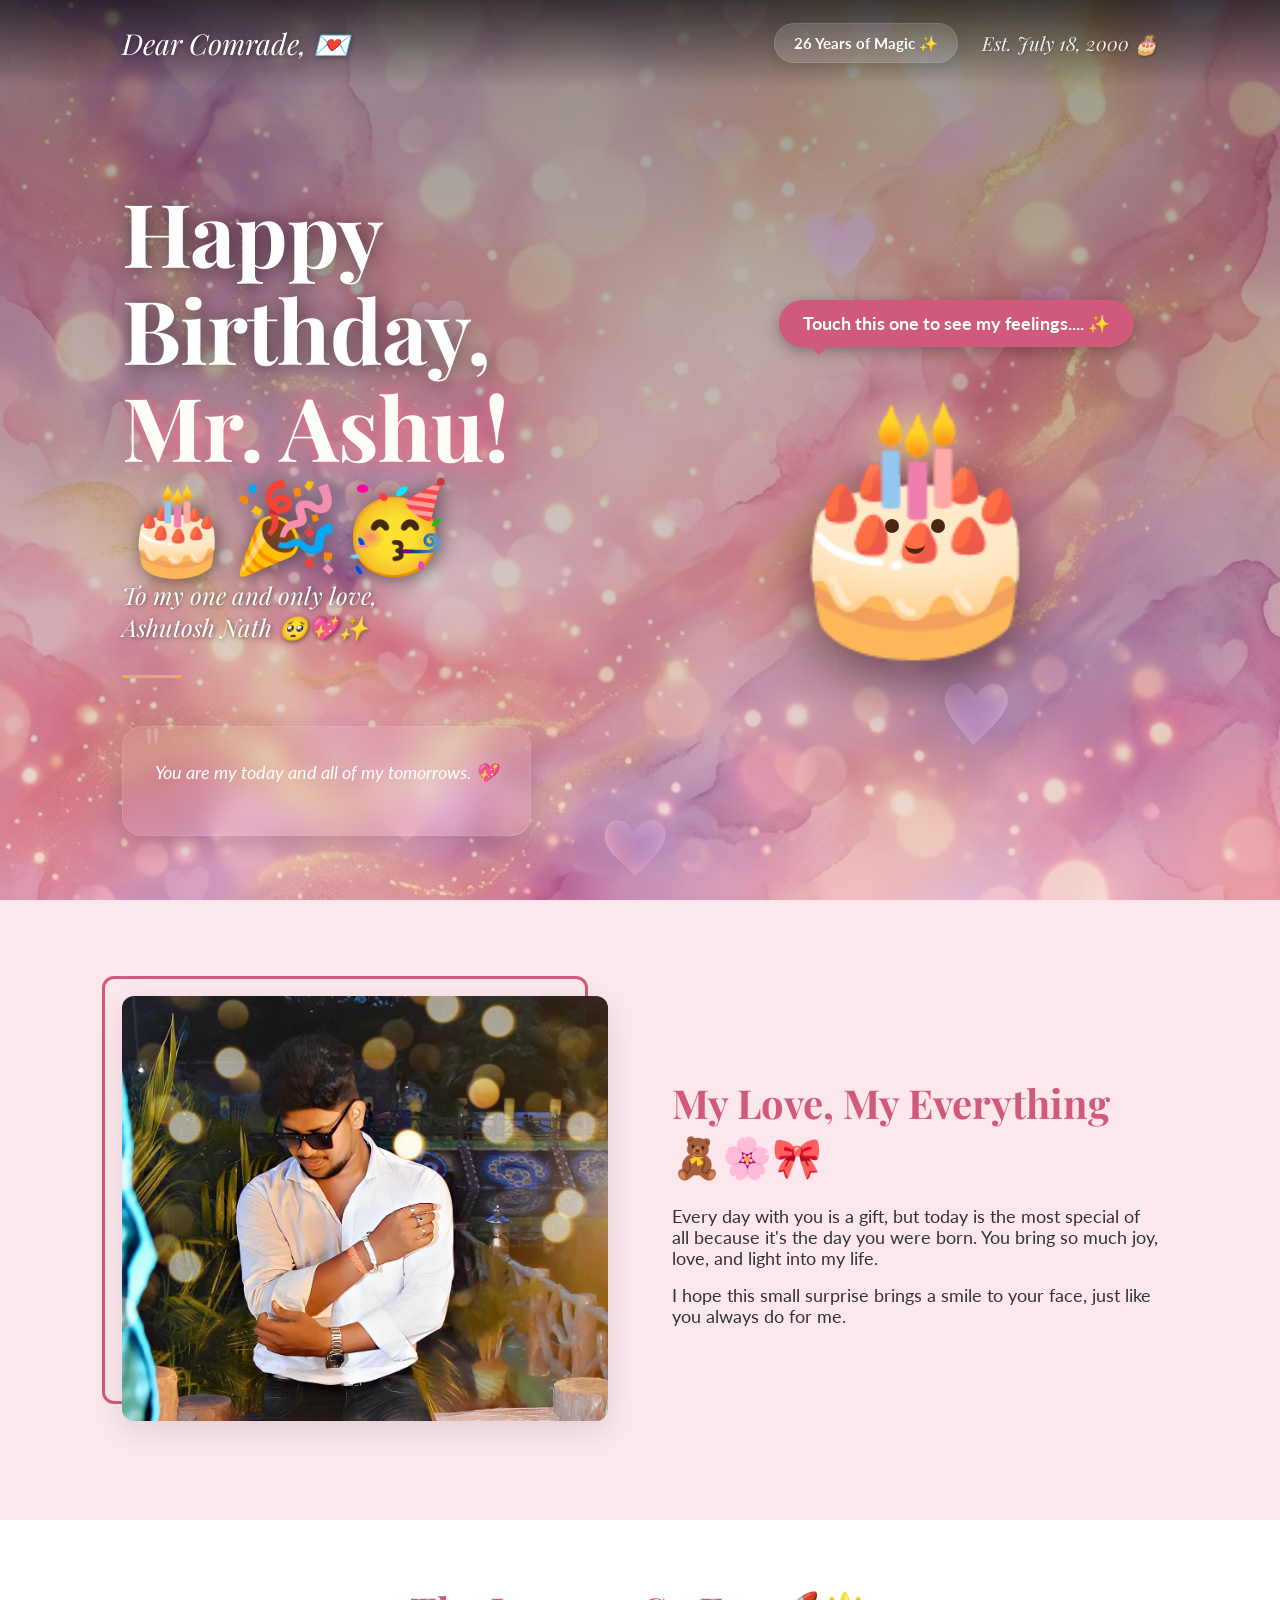
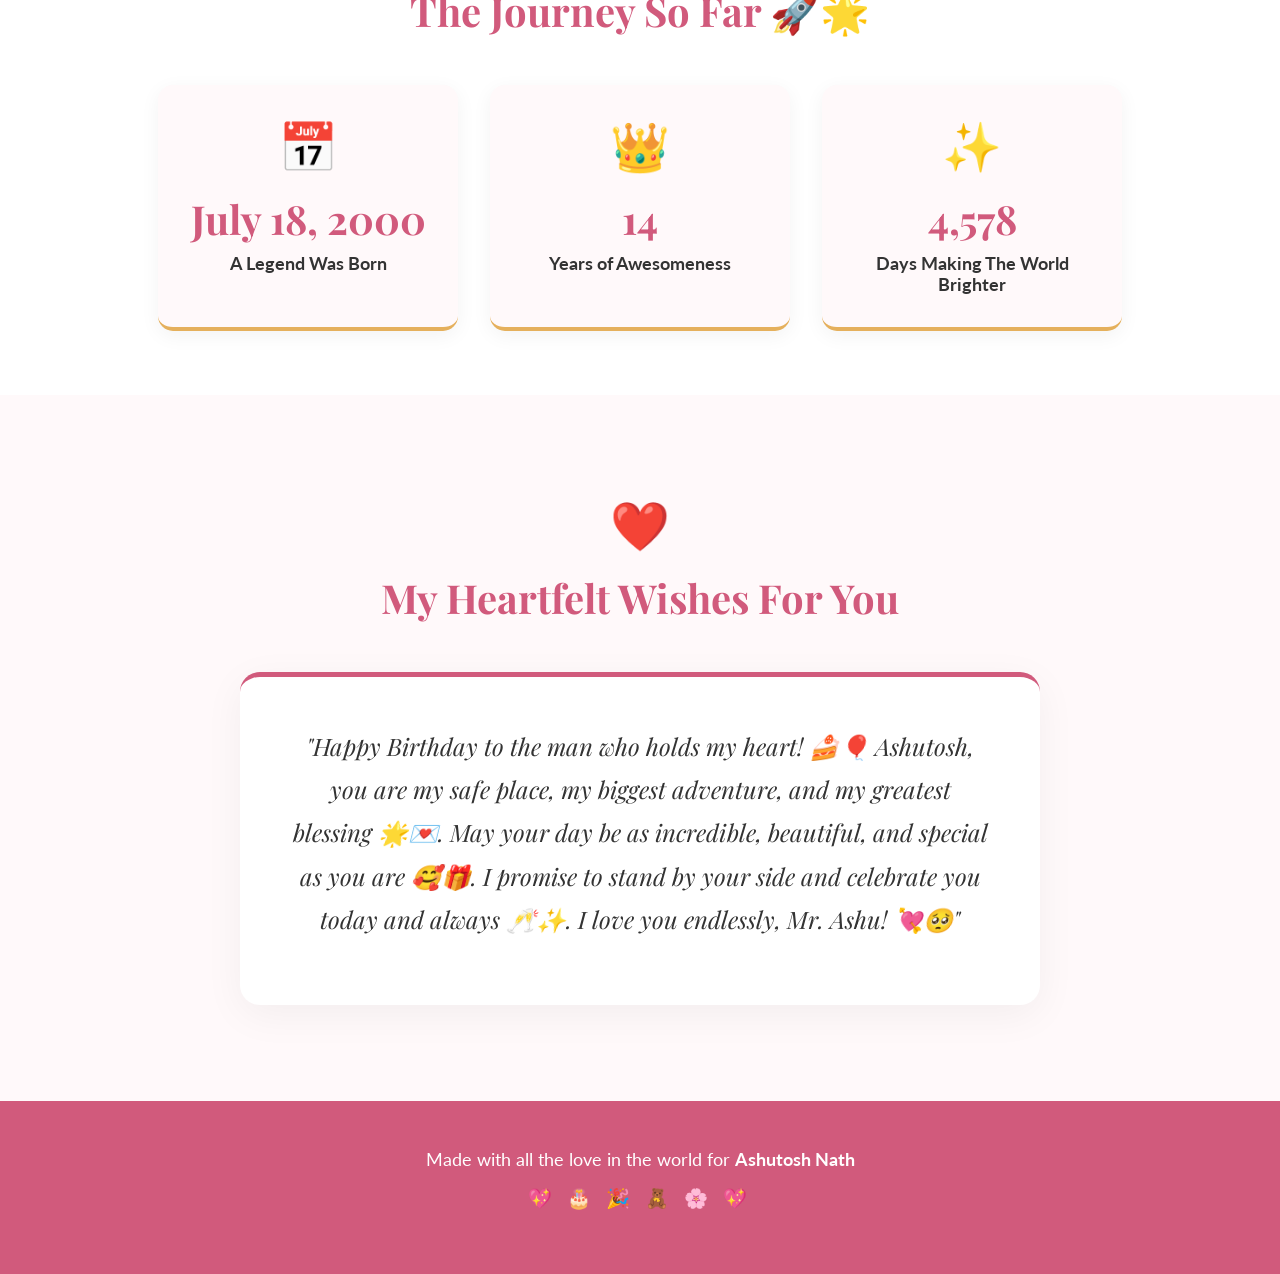
==== commit 43b3ef9e: "Forced desktop view on mobile to fix cake face alignment and guarantee exact PC layout" ====
--- a/index.html
+++ b/index.html
@@ -2,7 +2,7 @@
 <html lang="en">
 <head>
     <meta charset="UTF-8">
-    <meta name="viewport" content="width=device-width, initial-scale=1.0">
+    <meta name="viewport" content="width=1200">
     <title>Happy Birthday Mr. Ashu!</title>
     <link rel="stylesheet" href="style.css">
     <link href="https://fonts.googleapis.com/css2?family=Playfair+Display:ital,wght@0,400;0,700;1,400&family=Lato:wght@300;400;700&family=Caveat:wght@500;700&display=swap" rel="stylesheet">
--- a/style.css
+++ b/style.css
@@ -631,64 +631,7 @@
     transform: translateX(0);
 }
 
-/* Responsive */
-@media (max-width: 768px) {
-    .hero {
-        padding-top: 180px;
-        height: auto;
-        min-height: 100vh;
-        padding-bottom: 3rem;
-    }
-    .hero-container {
-        flex-direction: column;
-        gap: 3rem;
-        text-align: center;
-    }
-    .hero-content {
-        text-align: center;
-    }
-    .hero h1 { font-size: 2.5rem; }
-    .hero .subtitle { font-size: 1.1rem; }
-    .hero-divider { margin: 0 auto 2rem auto; }
-    .quote-container { margin: 1rem auto; padding: 1rem; }
-    
-    .nav-container {
-        flex-direction: column;
-        gap: 1rem;
-    }
-    .nav-links {
-        gap: 0.5rem;
-        flex-wrap: wrap;
-        justify-content: center;
-    }
-    .nav-badge { font-size: 0.8rem; padding: 0.4rem 0.8rem; }
-    .nav-text { font-size: 1rem; }
-
-    .hero-cake.cartoon-style {
-        width: 250px;
-        height: 250px;
-    }
-    .cake-emoji-wrapper {
-        font-size: 10rem;
-    }
-    .cake-face {
-        transform: scale(0.65);
-    }
-    .cake-glow {
-        width: 300px; height: 300px;
-    }
-    .notification-badge {
-        font-size: 0.85rem;
-        padding: 0.5rem 1rem;
-        top: -20px;
-    }
-
-    .split-layout { flex-direction: column; }
-    .photo-frame-decor { top: -10px; left: -10px; right: 10px; bottom: 10px; }
-    .text-container h2 { font-size: 2rem; }
-    .wish-text { font-size: 1.2rem; }
-    .wish-card { padding: 2rem; }
-}
+
 
 /* Modal and Letter */
 .modal-overlay {
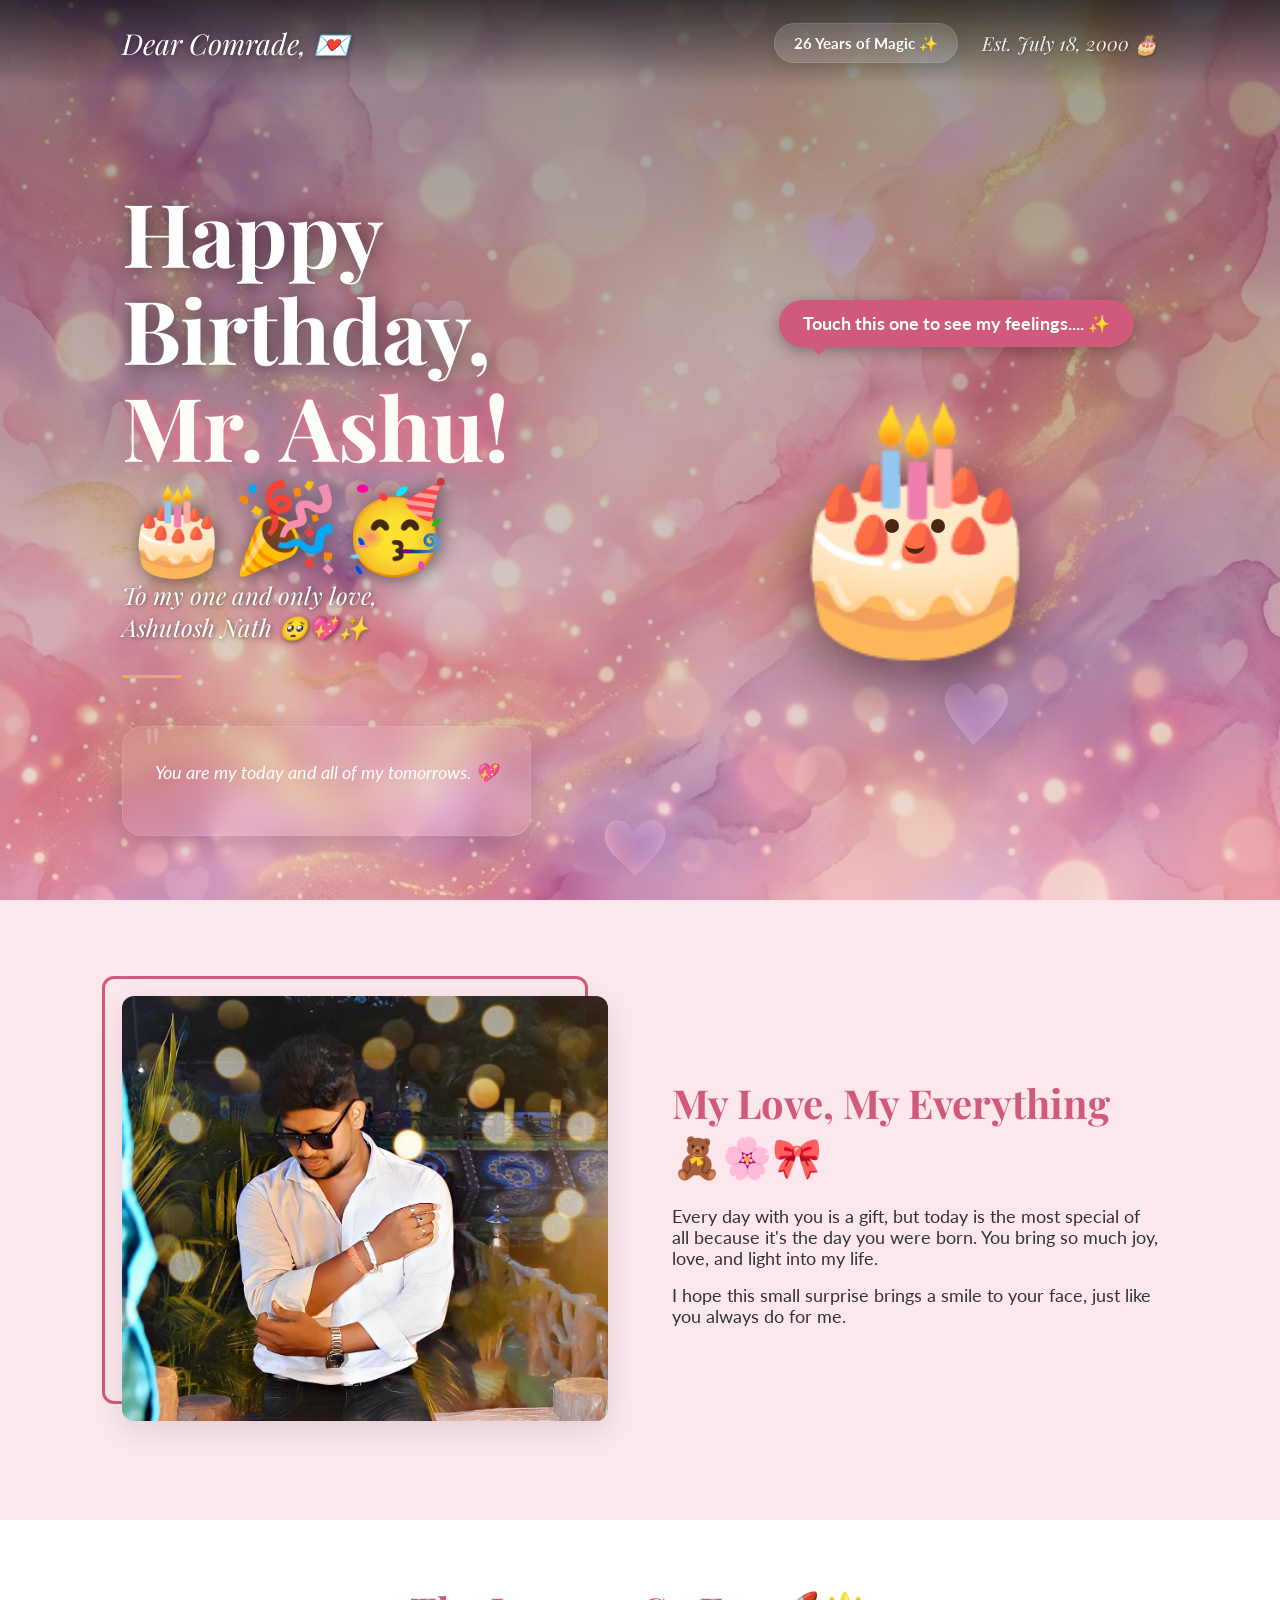
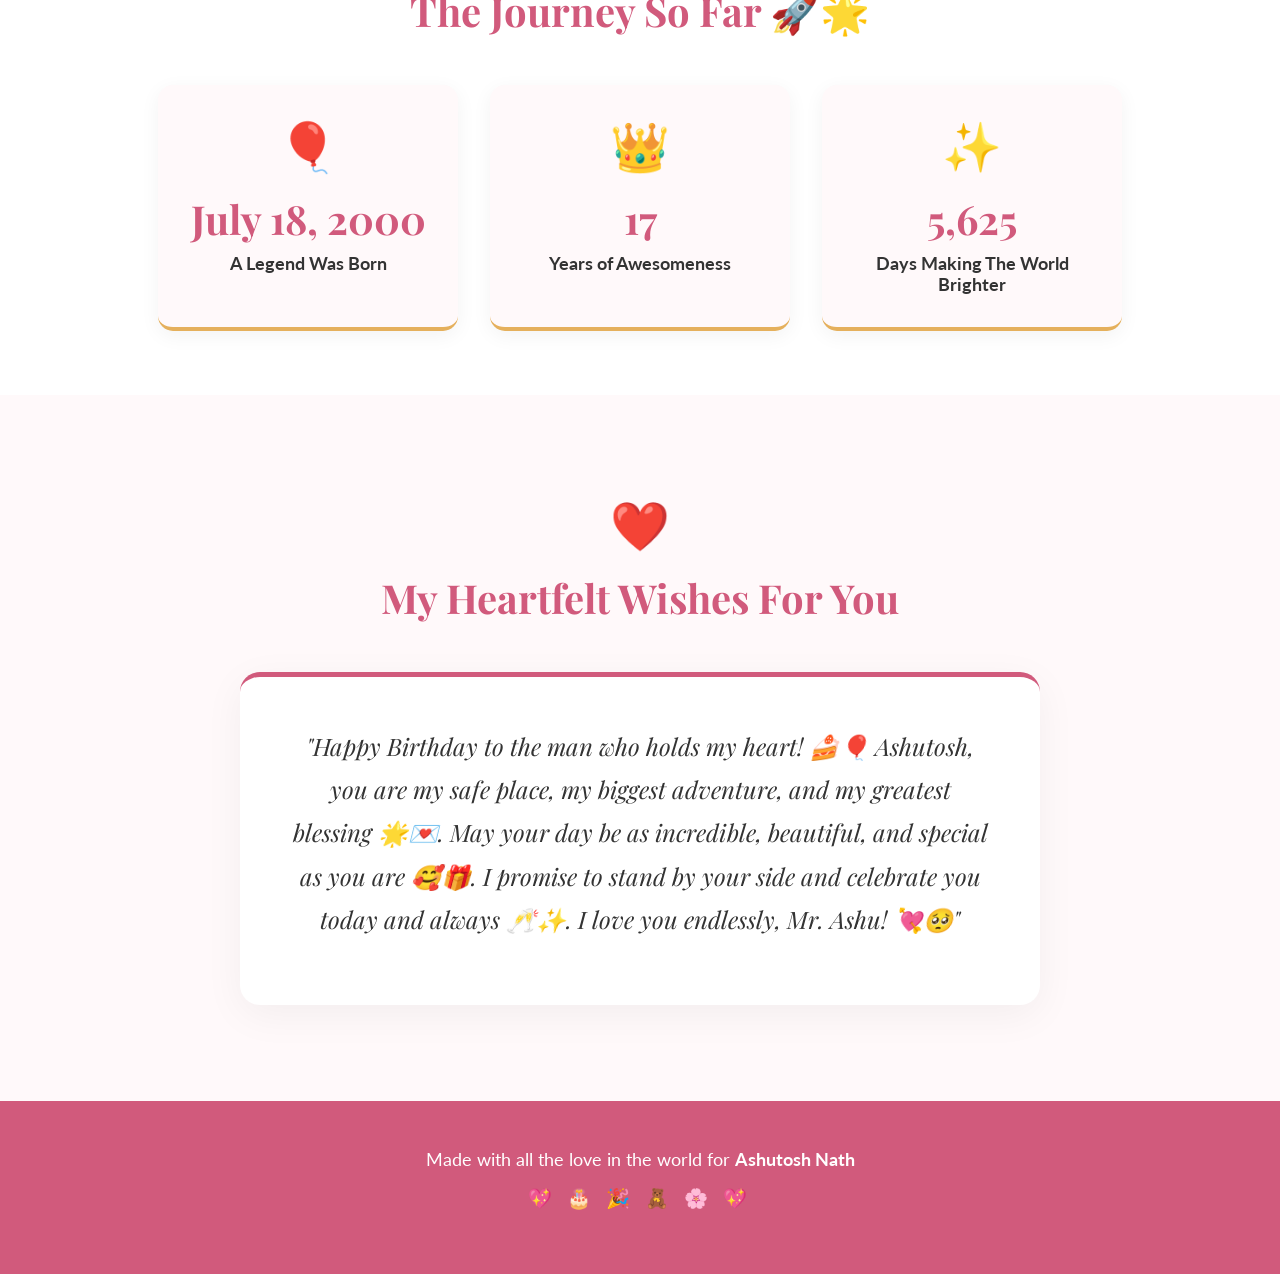
==== commit 52b20dca: "Changed calendar emoji to a balloon to prevent hardcoded July 17 display on Apple devices" ====
--- a/index.html
+++ b/index.html
@@ -96,7 +96,7 @@
             <h2 class="section-title fade-in-up">The Journey So Far 🚀🌟</h2>
             <div class="stats-grid">
                 <div class="stat-card slide-in-left">
-                    <div class="stat-icon">📅</div>
+                    <div class="stat-icon">🎈</div>
                     <div class="stat-value">July 18, 2000</div>
                     <div class="stat-label">A Legend Was Born</div>
                 </div>
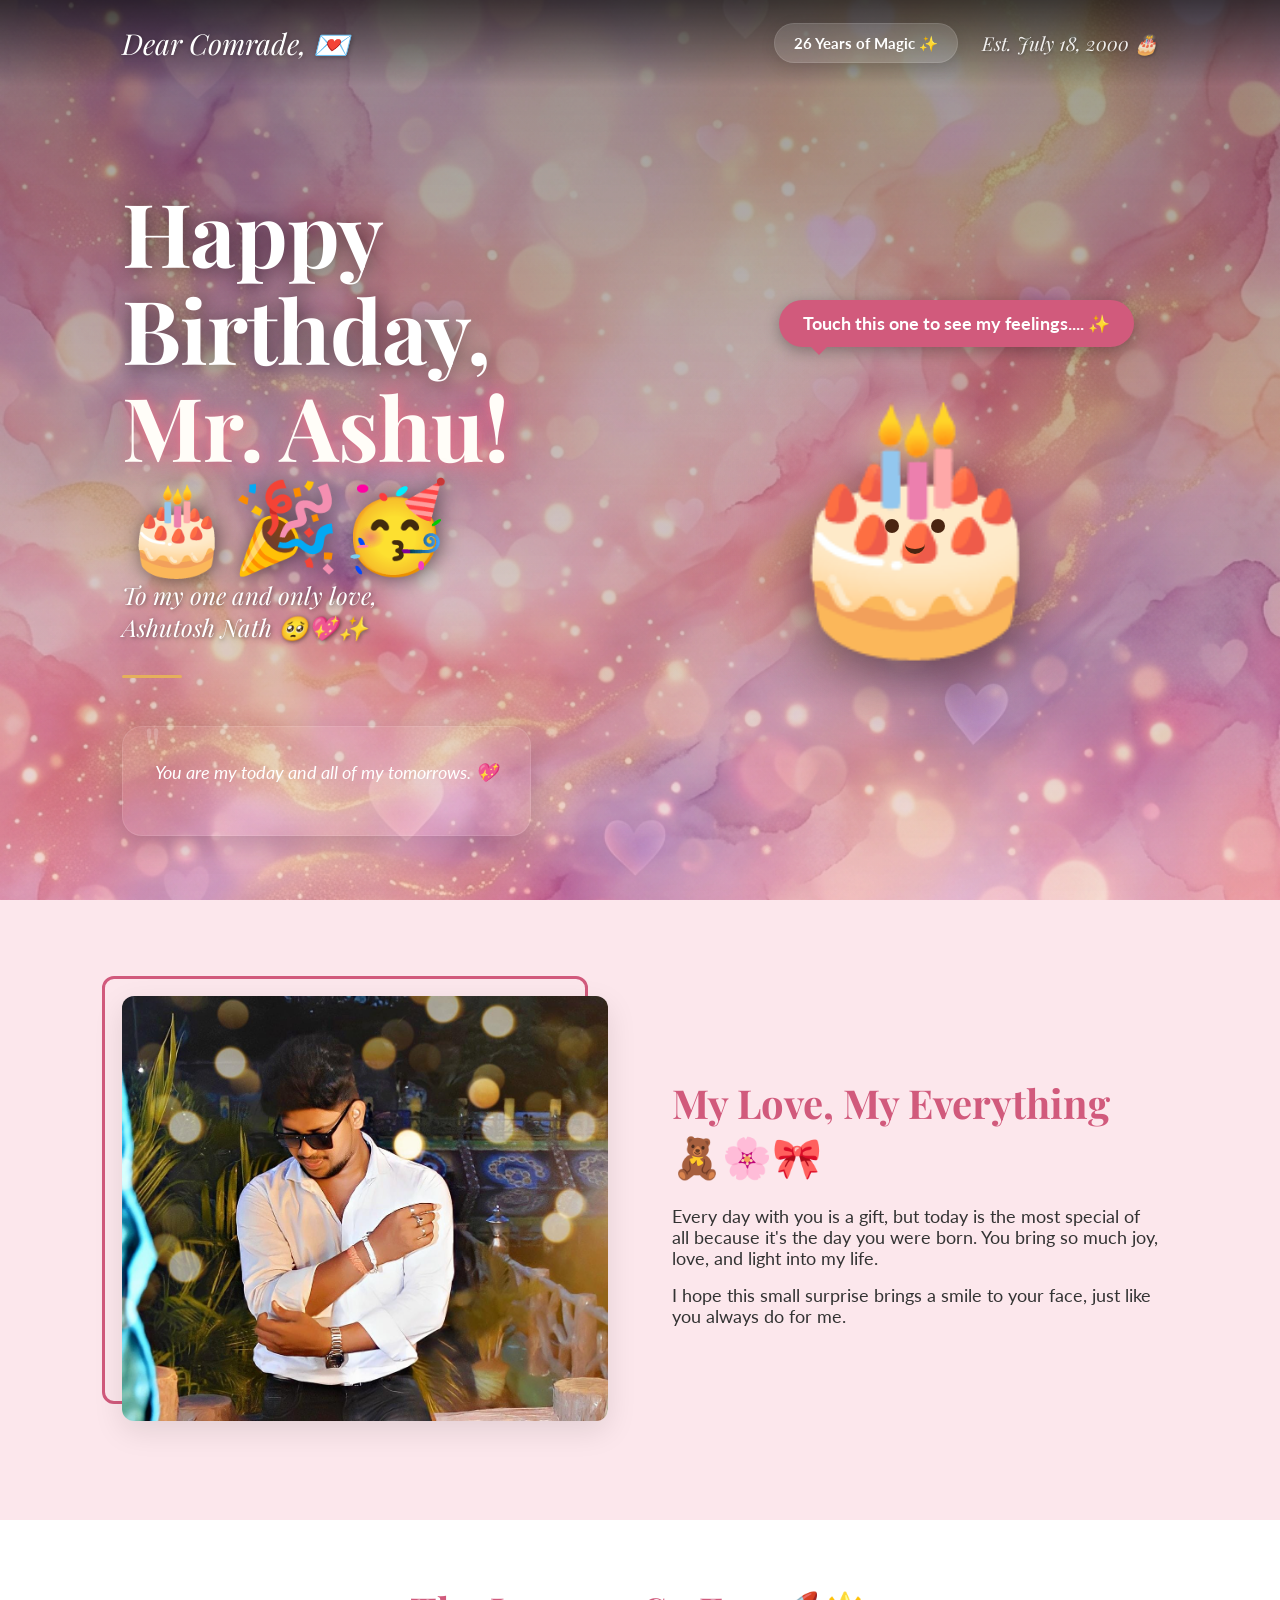
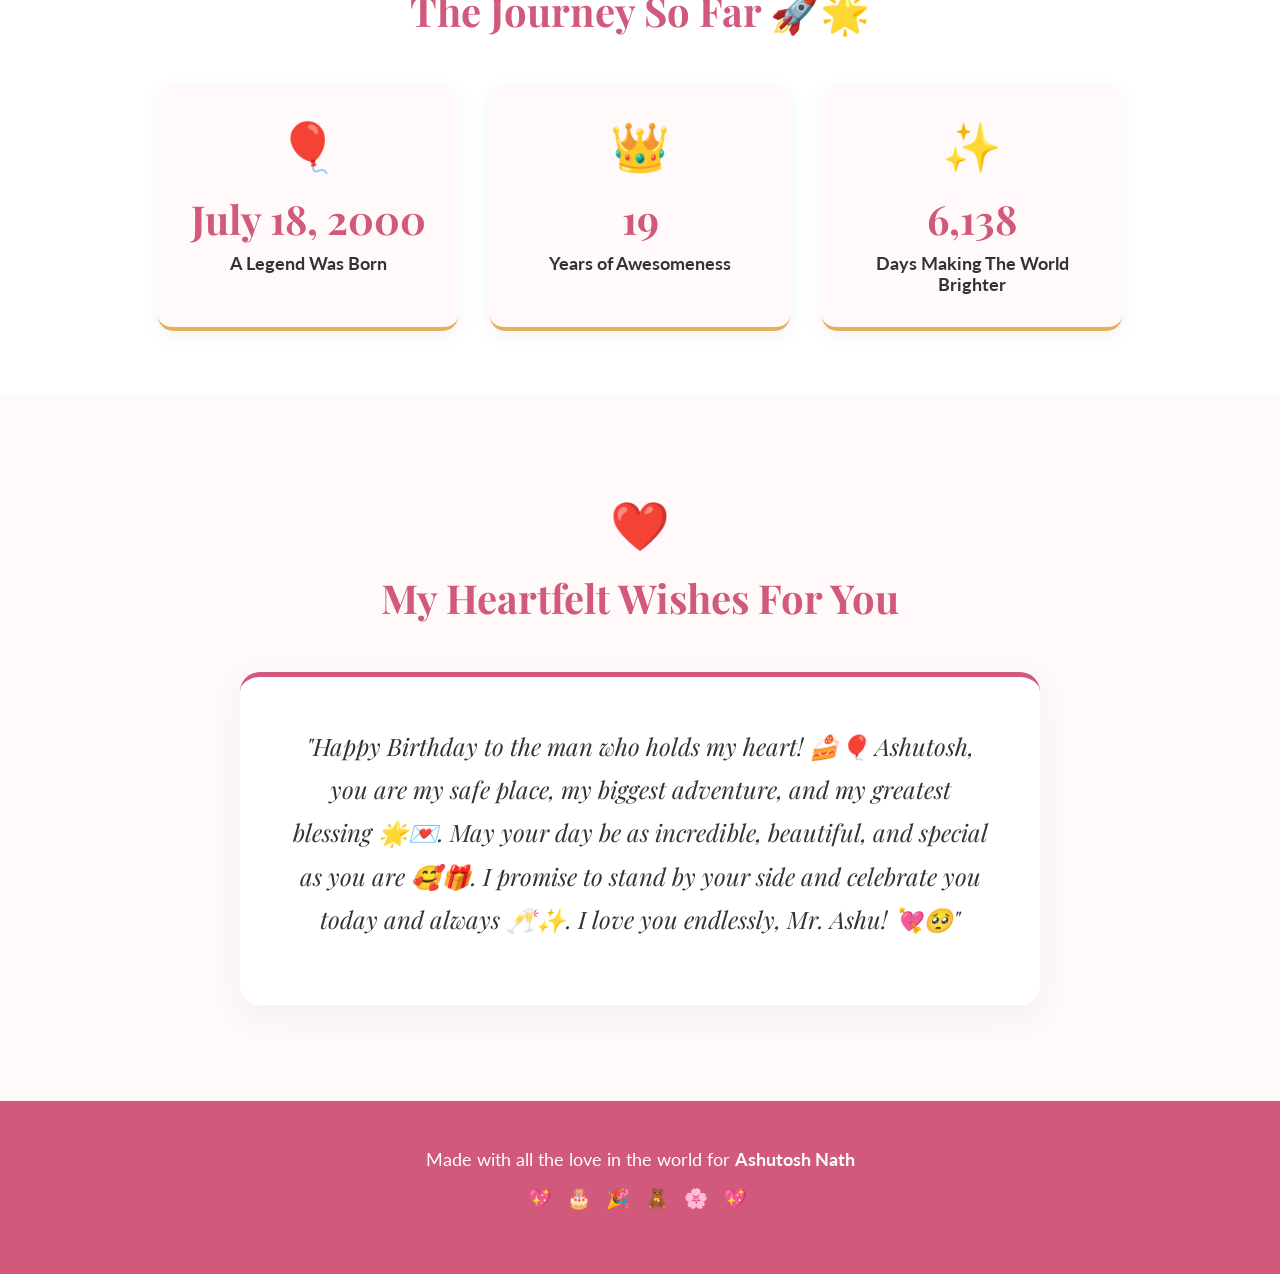
==== commit 03c3a333: "Fixed mobile viewport, restored stacking, and fixed cake face alignment bug" ====
--- a/index.html
+++ b/index.html
@@ -2,7 +2,7 @@
 <html lang="en">
 <head>
     <meta charset="UTF-8">
-    <meta name="viewport" content="width=1200">
+    <meta name="viewport" content="width=device-width, initial-scale=1.0">
     <title>Happy Birthday Mr. Ashu!</title>
     <link rel="stylesheet" href="style.css">
     <link href="https://fonts.googleapis.com/css2?family=Playfair+Display:ital,wght@0,400;0,700;1,400&family=Lato:wght@300;400;700&family=Caveat:wght@500;700&display=swap" rel="stylesheet">
--- a/style.css
+++ b/style.css
@@ -631,7 +631,65 @@
     transform: translateX(0);
 }
 
-
+/* Responsive Layout */
+@media (max-width: 768px) {
+    .hero {
+        padding-top: 180px;
+        height: auto;
+        min-height: 100vh;
+        padding-bottom: 3rem;
+    }
+    .hero-container {
+        flex-direction: column;
+        gap: 3rem;
+        text-align: center;
+    }
+    .hero-content {
+        text-align: center;
+    }
+    .hero h1 { font-size: 2.5rem; }
+    .hero .subtitle { font-size: 1.1rem; }
+    .hero-divider { margin: 0 auto 2rem auto; }
+    .quote-container { margin: 1rem auto; padding: 1rem; }
+    
+    .nav-container {
+        flex-direction: column;
+        gap: 1rem;
+    }
+    .nav-links {
+        gap: 0.5rem;
+        flex-wrap: wrap;
+        justify-content: center;
+    }
+    .nav-badge { font-size: 0.8rem; padding: 0.4rem 0.8rem; }
+    .nav-text { font-size: 1rem; }
+
+    .hero-cake.cartoon-style {
+        width: 250px;
+        height: 250px;
+    }
+    .cake-emoji-wrapper {
+        font-size: 10rem;
+    }
+    .cake-face {
+        /* CRITICAL FIX: Include translate(-50%, -50%) when scaling so it stays centered! */
+        transform: translate(-50%, -50%) scale(0.65);
+    }
+    .cake-glow {
+        width: 300px; height: 300px;
+    }
+    .notification-badge {
+        font-size: 0.85rem;
+        padding: 0.5rem 1rem;
+        top: -20px;
+    }
+
+    .split-layout { flex-direction: column; }
+    .photo-frame-decor { top: -10px; left: -10px; right: 10px; bottom: 10px; }
+    .text-container h2 { font-size: 2rem; }
+    .wish-text { font-size: 1.2rem; }
+    .wish-card { padding: 2rem; }
+}
 
 /* Modal and Letter */
 .modal-overlay {
